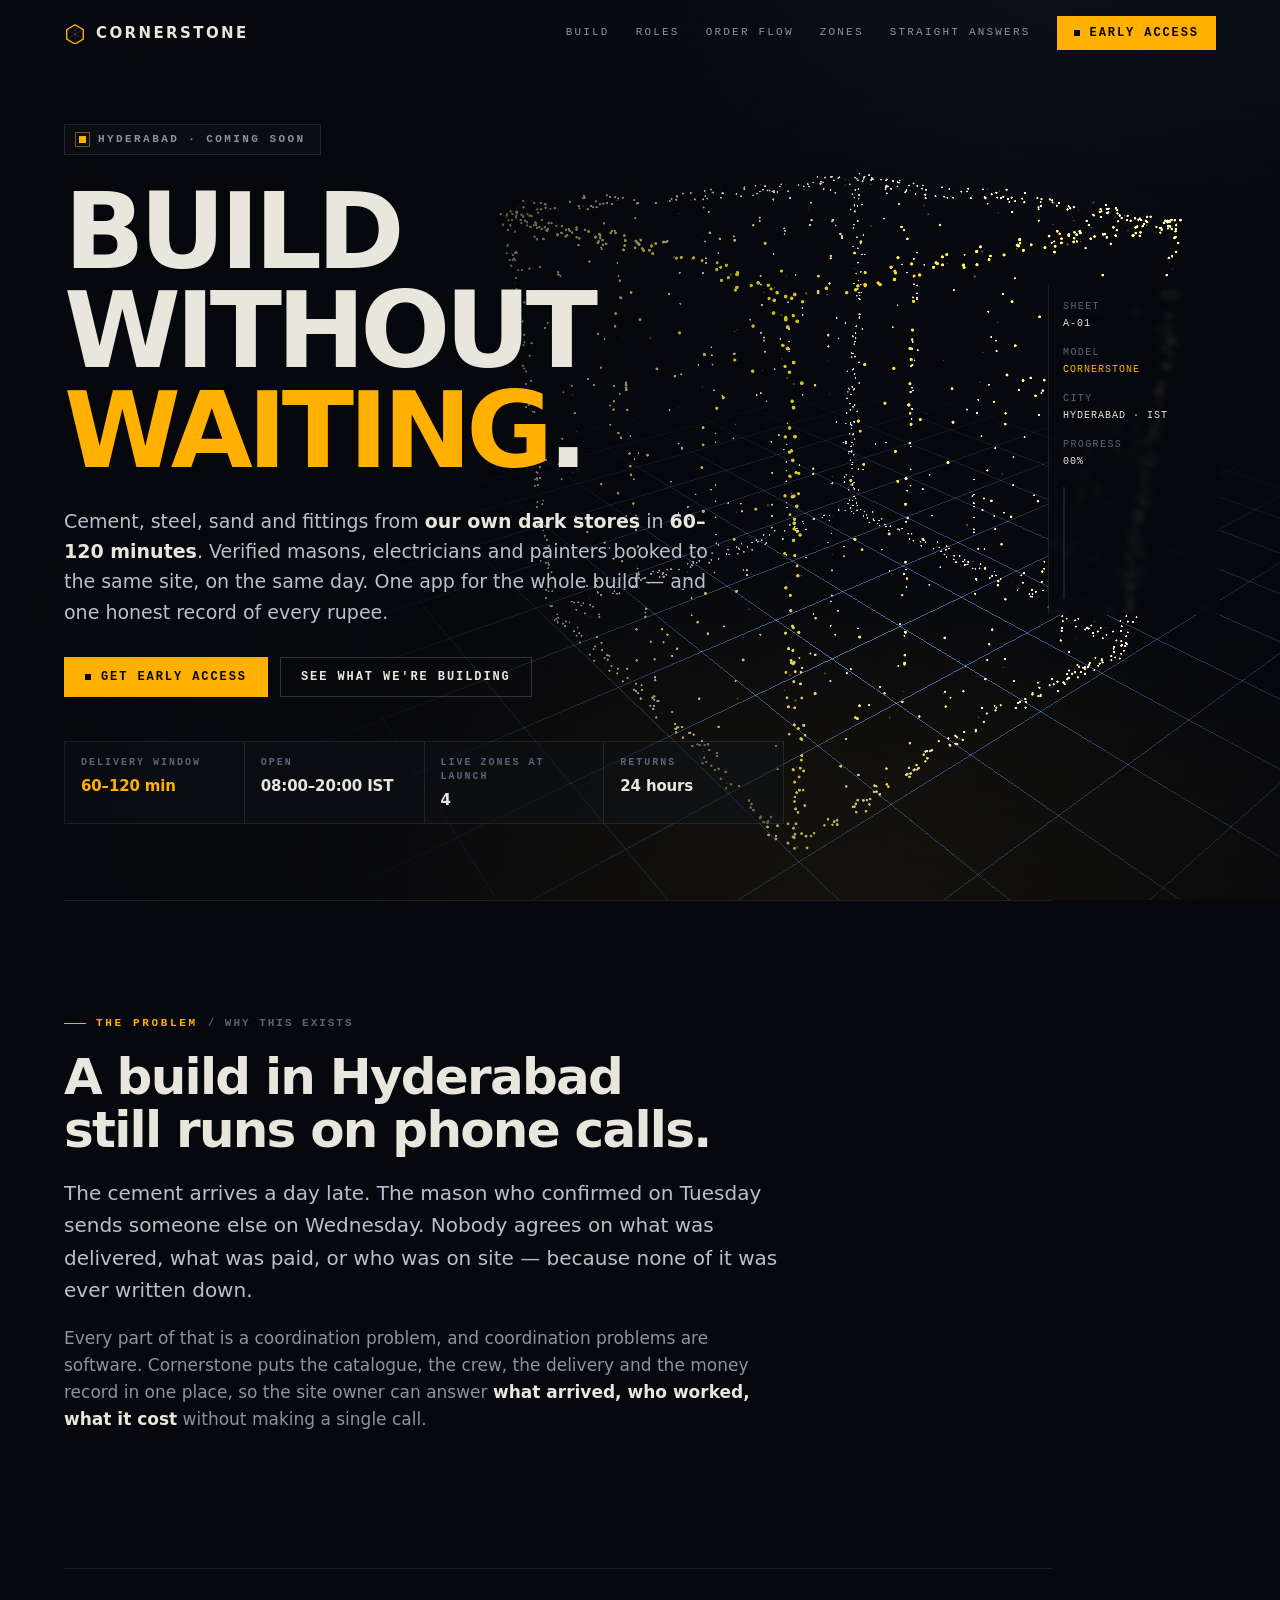
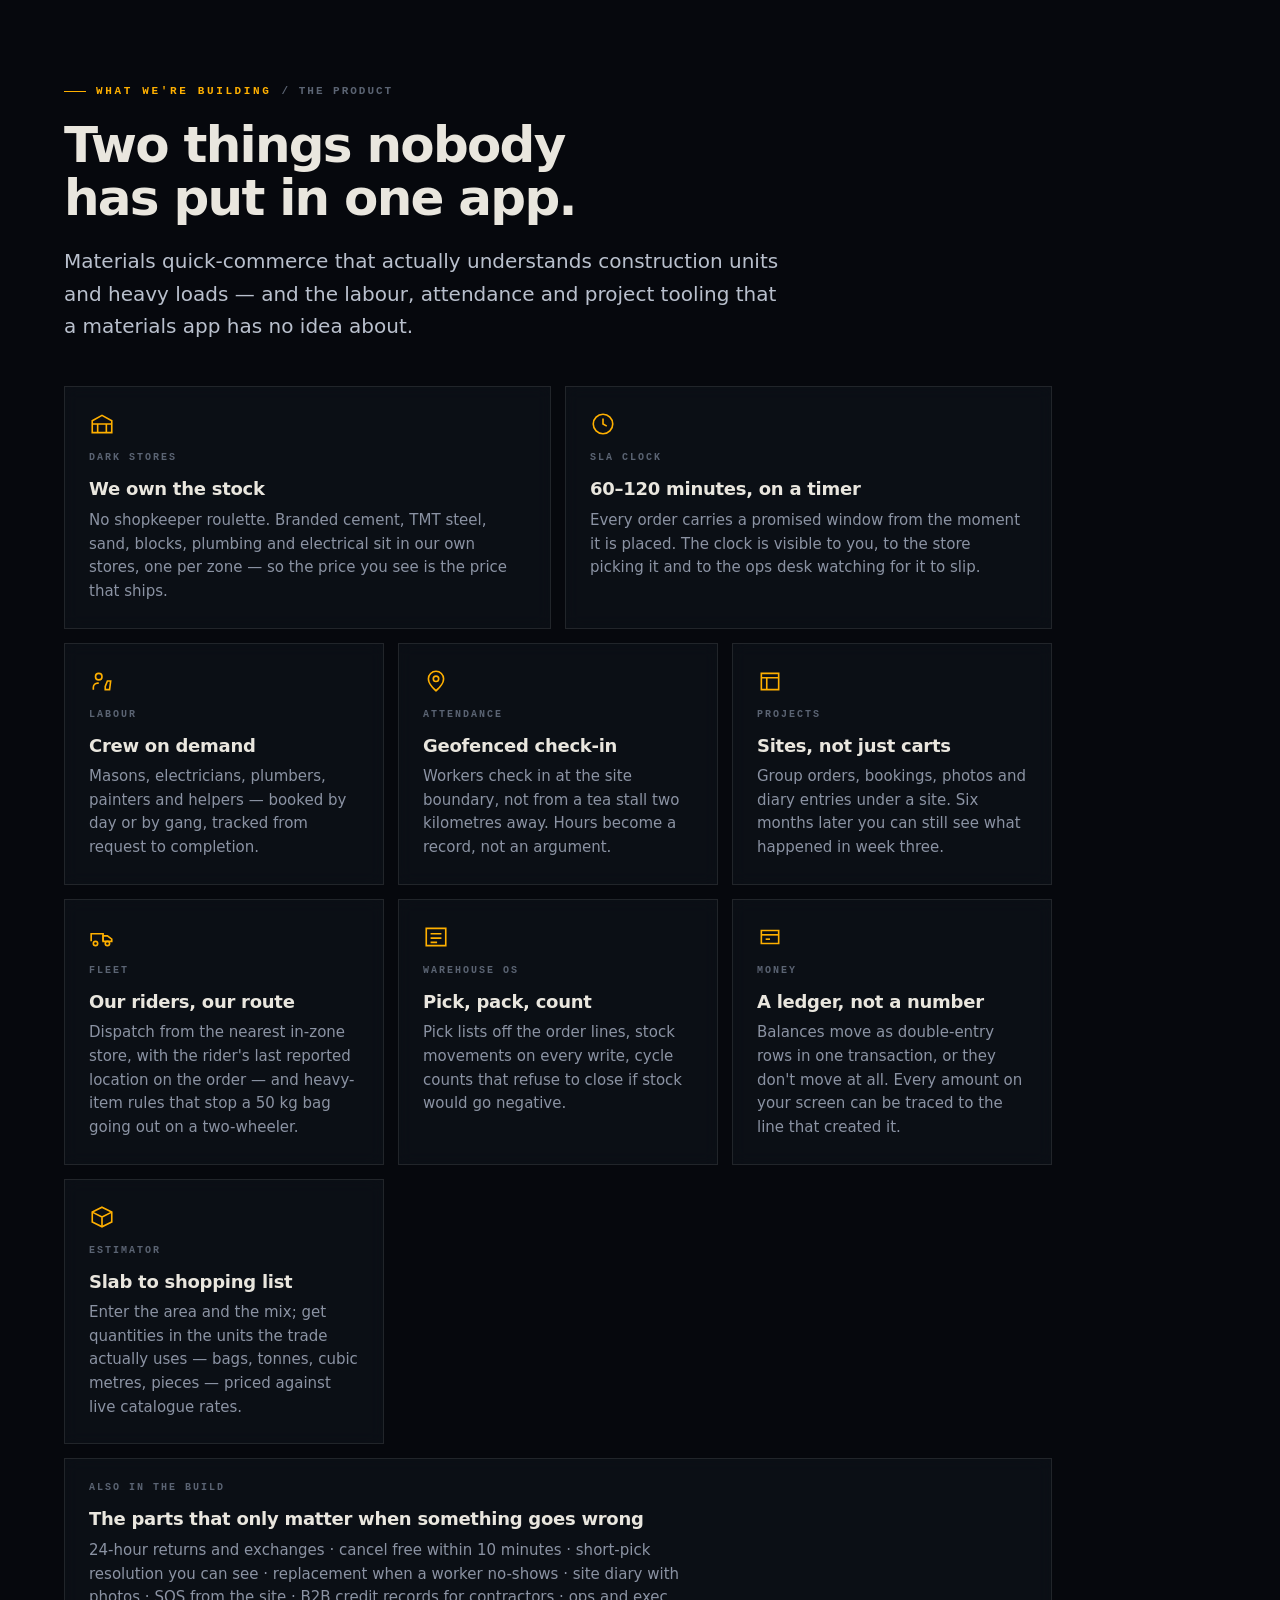
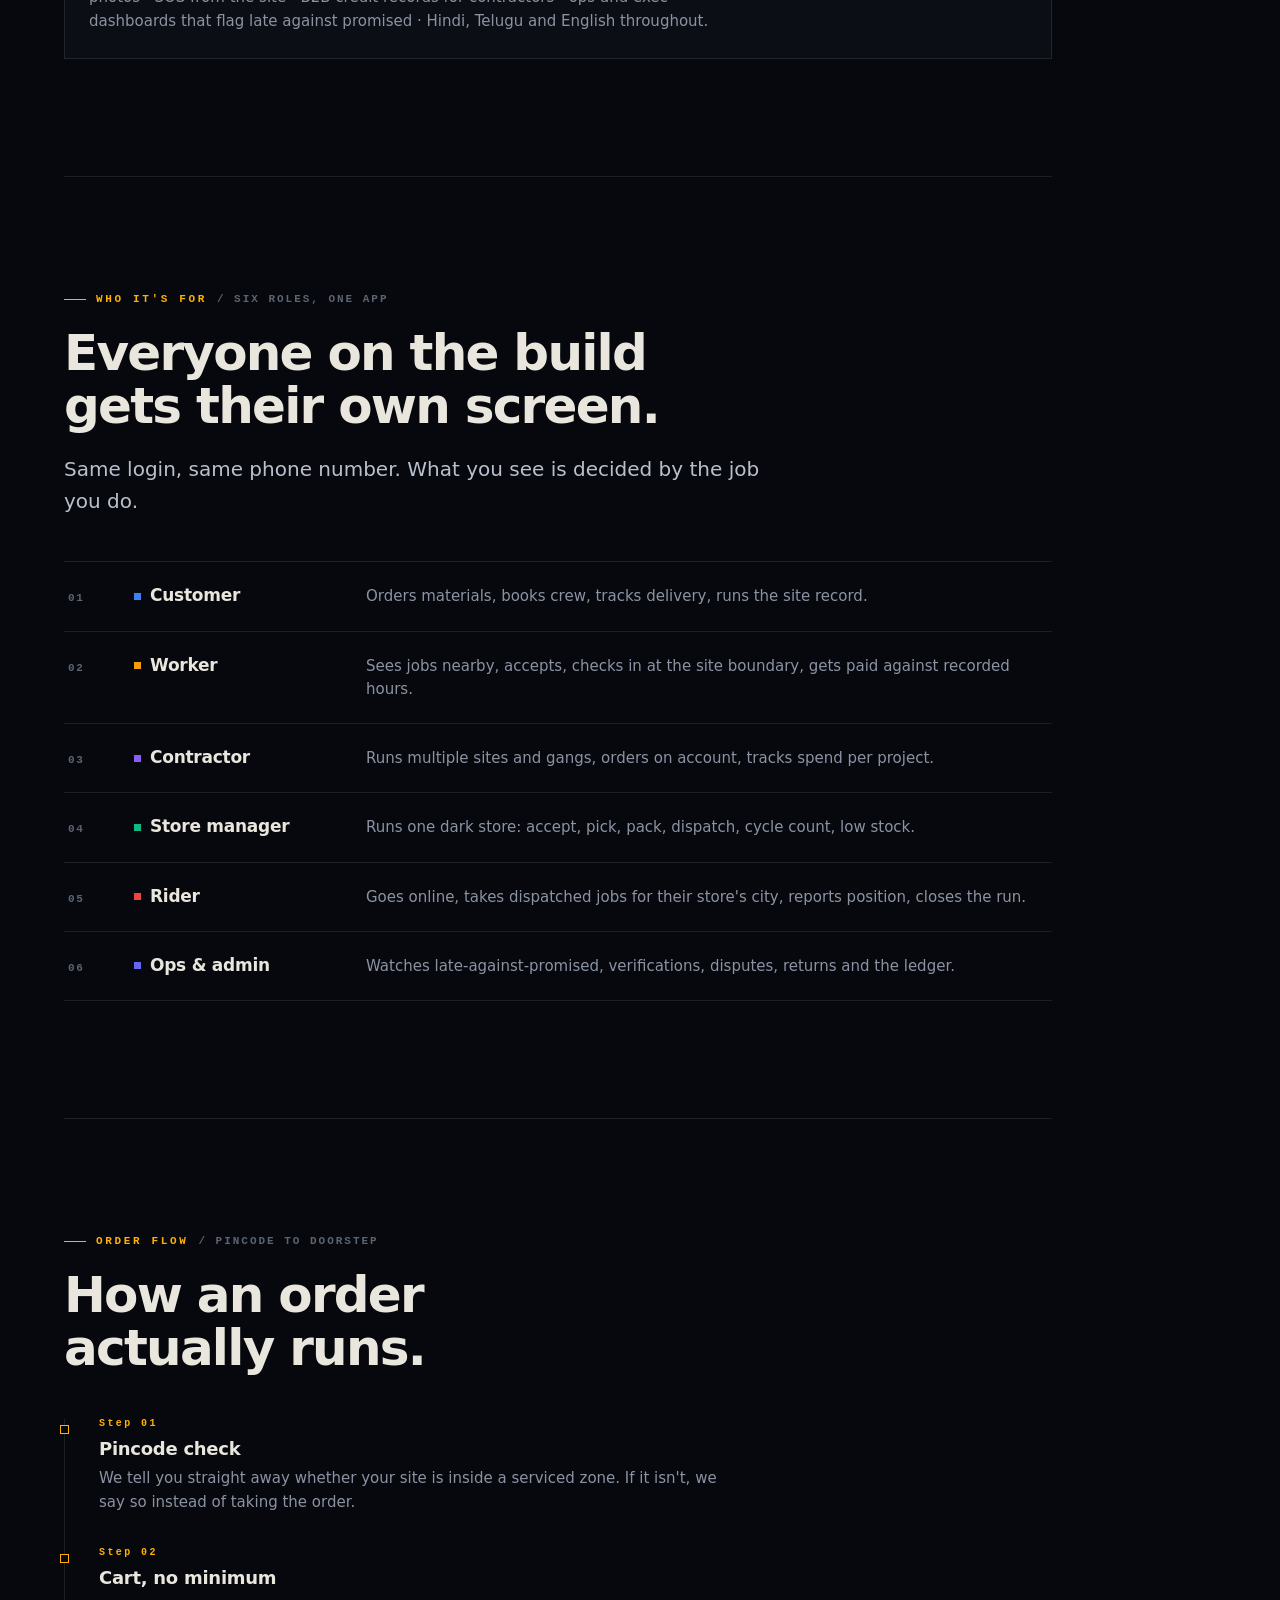
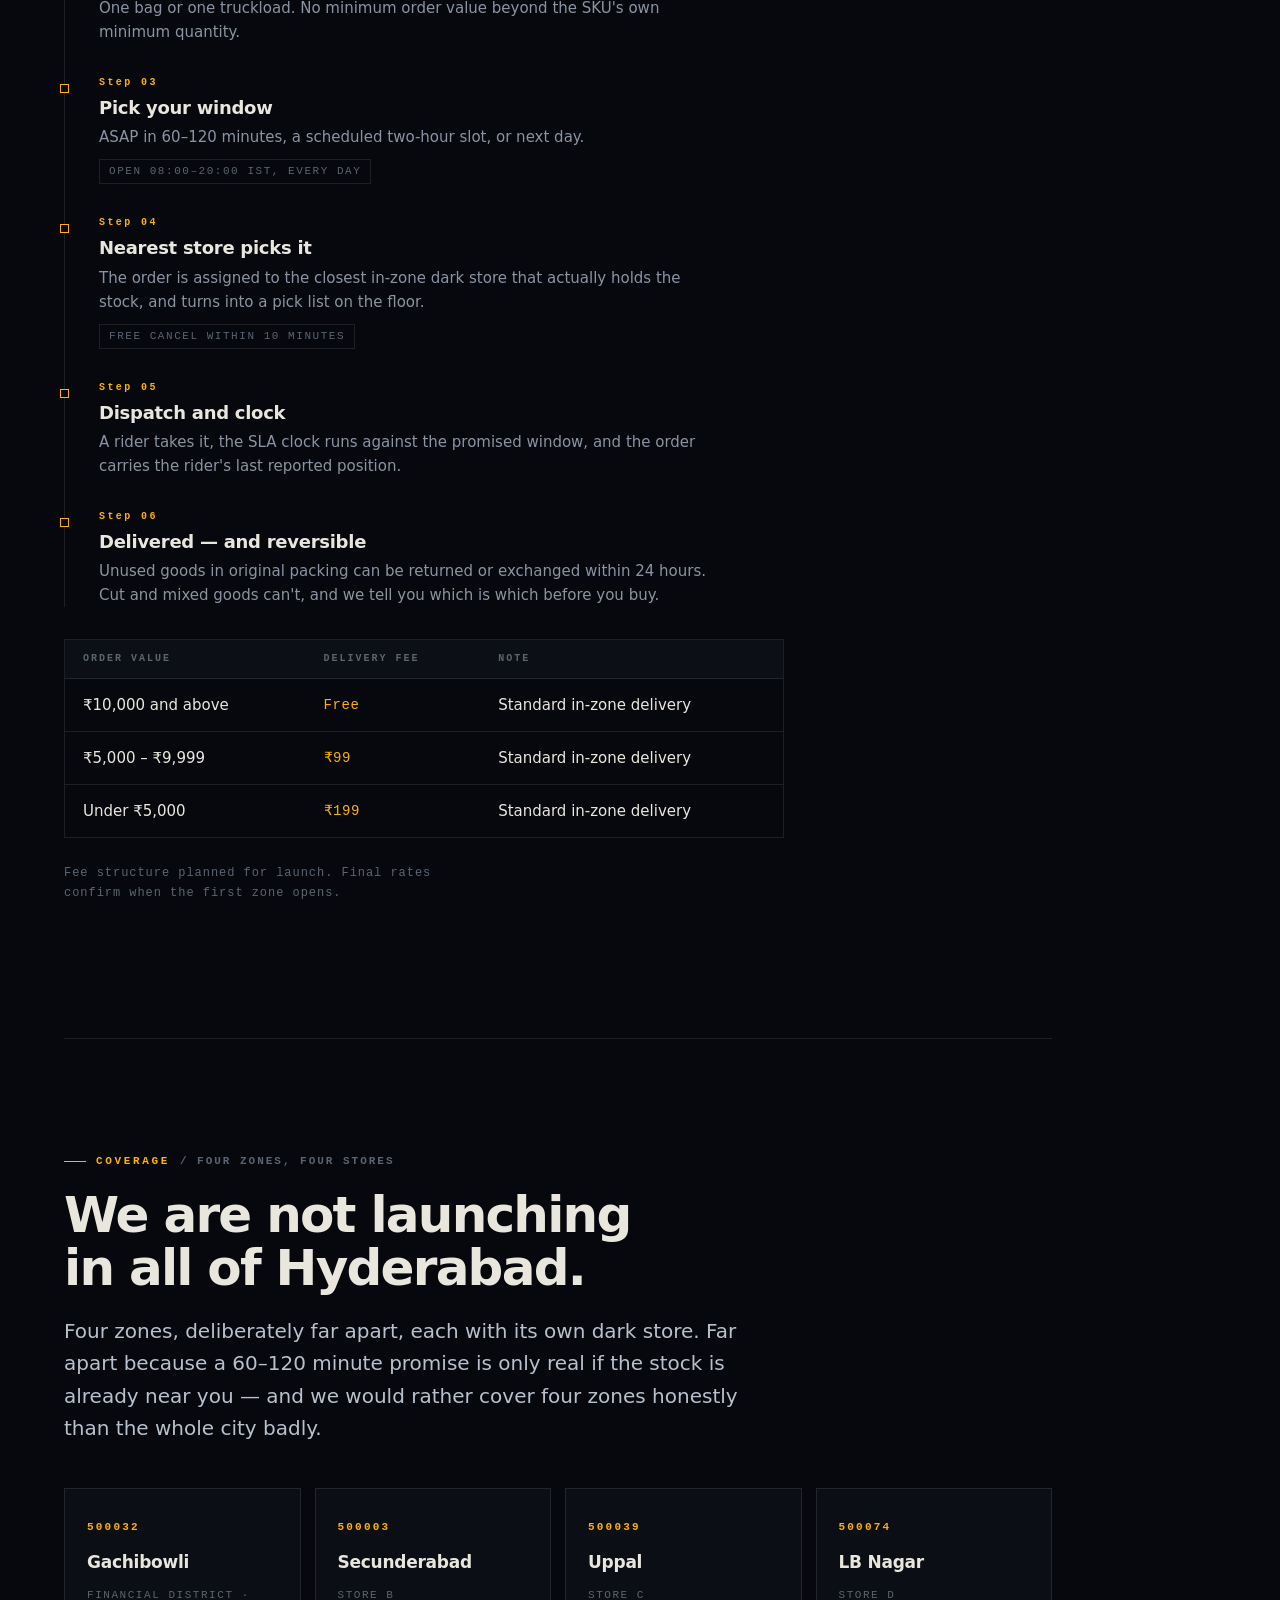
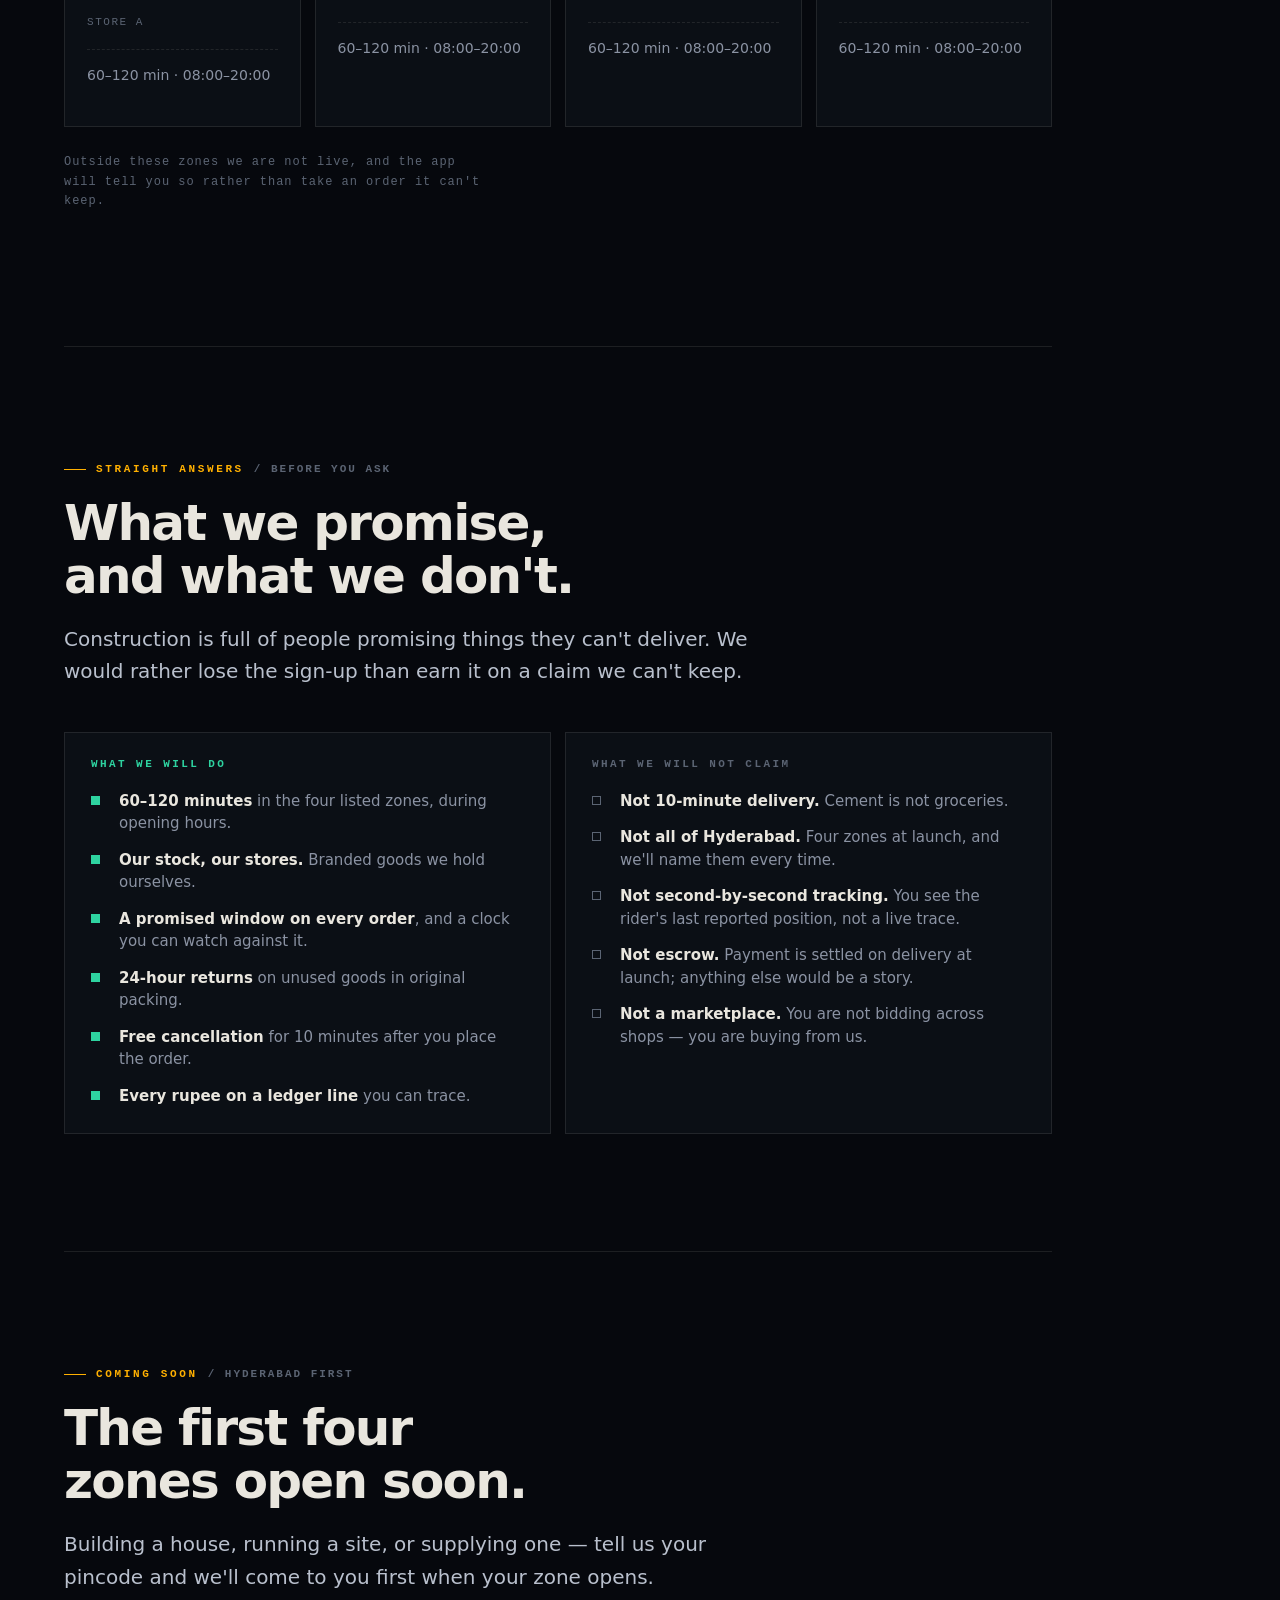
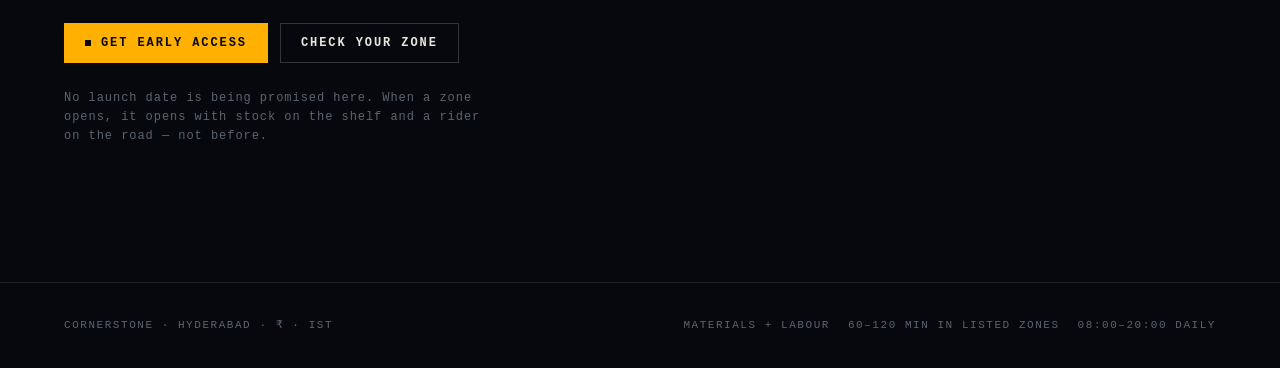
==== index.html @ 46782437 "first commit WebGL pre-launch site for Cornerstone: a single self-contained index.html with a raw We" ====
<!doctype html>
<html lang="en">
<head>
<meta charset="utf-8" />
<meta name="viewport" content="width=device-width, initial-scale=1, viewport-fit=cover" />
<title>Cornerstone Hyderabad</title>
<meta name="description" content="Construction materials from our own dark stores in 60–120 minutes, and verified labour to the same site. Launching across four Hyderabad zones." />
<meta name="theme-color" content="#06080D" />
<meta property="og:title" content="Cornerstone Hyderabad" />
<meta property="og:description" content="Materials in 60–120 minutes. Labour on the same site. Launching in Hyderabad." />
<meta property="og:type" content="website" />
<link rel="icon" href="data:image/svg+xml,%3Csvg xmlns='http://www.w3.org/2000/svg' viewBox='0 0 32 32'%3E%3Crect width='32' height='32' fill='%2306080D'/%3E%3Cpath d='M16 5 27 11.5v13L16 31 5 24.5v-13z' fill='none' stroke='%23FFB000' stroke-width='2'/%3E%3C/svg%3E" />
<style>
/* ─────────────────────────────────────────────────────────────
   CORNERSTONE — night site sheet
   A deliberately single-theme page: the whole design is a dark
   drawing sheet lit by a WebGL model. Every colour is painted
   explicitly so it holds on any host ground.
   ───────────────────────────────────────────────────────────── */
:root{
  --ground:#06080D;
  --slab:#10141C;
  --slab-2:#171C26;
  --chalk:#E9E6DE;
  --dust:#8B93A3;
  --dust-dim:#5B6473;
  --safety:#FFB000;
  --safety-deep:#B47100;
  --oxide:#C2410C;
  --blueprint:#3E5C86;
  --hair:rgba(233,230,222,.10);
  --hair-strong:rgba(233,230,222,.20);

  --ship:#2ED3A0;
  --wip:#FFB000;
  --none:#6B7280;

  --display:system-ui,-apple-system,"Segoe UI",Roboto,"Helvetica Neue",Arial,sans-serif;
  --mono:ui-monospace,"SF Mono",SFMono-Regular,Menlo,Consolas,"Liberation Mono",monospace;

  --pad:clamp(20px,5vw,72px);
  --col:min(720px,100%);
}

*,*::before,*::after{box-sizing:border-box;}
html{-webkit-text-size-adjust:100%;scroll-behavior:smooth;}
@media (prefers-reduced-motion:reduce){html{scroll-behavior:auto;}}

body{
  margin:0;
  background:var(--ground);
  color:var(--chalk);
  font-family:var(--display);
  font-size:17px;
  line-height:1.6;
  overflow-x:hidden;
  -webkit-font-smoothing:antialiased;
  -moz-osx-font-smoothing:grayscale;
}

::selection{background:rgba(255,176,0,.30);color:#fff;}

/* ── the model layer ───────────────────────────────────────── */
#world{
  position:fixed;inset:0;z-index:0;pointer-events:none;
  background:
    radial-gradient(120% 80% at 50% 108%, rgba(255,176,0,.13) 0%, transparent 58%),
    radial-gradient(90% 60% at 82% -8%, rgba(62,92,134,.16) 0%, transparent 60%),
    var(--ground);
}
#gl{width:100%;height:100%;display:block;}
/* readability scrim: the sheet stays dark under the text, clear where the model lives */
#vignette{
  position:fixed;inset:0;z-index:1;pointer-events:none;
  background:
    linear-gradient(96deg, rgba(6,8,13,.94) 0%, rgba(6,8,13,.86) 30%, rgba(6,8,13,.30) 56%, rgba(6,8,13,0) 74%),
    radial-gradient(115% 80% at 62% 45%, transparent 38%, rgba(6,8,13,.70) 100%);
}
@media (max-width:1000px){
  #vignette{
    background:
      linear-gradient(180deg, rgba(6,8,13,.86) 0%, rgba(6,8,13,.74) 45%, rgba(6,8,13,.86) 100%),
      radial-gradient(115% 80% at 50% 45%, transparent 45%, rgba(6,8,13,.60) 100%);
  }
}
/* scanline tooth — a drafting-film texture, very low contrast */
#grain{
  position:fixed;inset:0;z-index:1;pointer-events:none;opacity:.35;
  background-image:repeating-linear-gradient(to bottom,rgba(233,230,222,.028) 0 1px,transparent 1px 3px);
}

/* ── shell ─────────────────────────────────────────────────── */
.shell{position:relative;z-index:2;}
.sheet{
  padding-inline:var(--pad);
  max-width:1320px;
  margin-inline:auto;
}
/* reserve the right gutter for the HUD rail so nothing sits under it */
@media (min-width:1180px){ .sheet{padding-right:228px;} }
.col{width:var(--col);}

/* ── masthead ──────────────────────────────────────────────── */
header.mast{
  position:fixed;top:0;left:0;right:0;z-index:5;
  display:flex;align-items:center;justify-content:space-between;gap:16px;
  padding:16px var(--pad);
  border-bottom:1px solid transparent;
  transition:background .35s ease,border-color .35s ease,backdrop-filter .35s ease;
}
header.mast[data-stuck="1"]{
  background:rgba(6,8,13,.78);
  backdrop-filter:blur(14px) saturate(120%);
  -webkit-backdrop-filter:blur(14px) saturate(120%);
  border-bottom-color:var(--hair);
}
.wordmark{display:flex;align-items:center;gap:10px;text-decoration:none;color:var(--chalk);}
.wordmark svg{display:block;width:22px;height:22px;flex:none;}
.wordmark b{
  font:700 15px/1 var(--display);
  letter-spacing:.16em;text-transform:uppercase;
}
.mast nav{display:flex;align-items:center;gap:26px;}
/* :not(.pill) keeps this from overriding the button's own colour — it outranks .pill */
.mast nav a:not(.pill){
  font:500 11px/1 var(--mono);
  letter-spacing:.2em;text-transform:uppercase;
  color:var(--dust);text-decoration:none;
  padding:6px 0;border-bottom:1px solid transparent;
  transition:color .2s ease,border-color .2s ease;
}
.mast nav a:not(.pill):hover{color:var(--chalk);border-bottom-color:var(--safety);}
@media (max-width:860px){.mast nav a:not(.pill){display:none;}}

/* ── buttons ───────────────────────────────────────────────── */
.pill{
  --pill-fg:var(--ground);
  display:inline-flex;align-items:center;gap:10px;
  padding:13px 20px;
  font:600 12px/1 var(--mono);letter-spacing:.16em;text-transform:uppercase;
  color:var(--pill-fg);background:var(--safety);
  text-decoration:none;border:1px solid var(--safety);
  transition:transform .18s ease,box-shadow .25s ease,background .2s ease;
  box-shadow:0 0 0 rgba(255,176,0,0);
}
.pill:hover{transform:translateY(-2px);box-shadow:0 10px 34px -12px rgba(255,176,0,.75);background:#FFC33D;}
.pill.ghost{
  color:var(--chalk);background:transparent;border-color:var(--hair-strong);
  box-shadow:none;
}
.pill.ghost:hover{border-color:var(--safety);color:var(--safety);background:rgba(255,176,0,.06);}
.pill .tick{width:6px;height:6px;background:currentColor;flex:none;}
header .pill{padding:10px 16px;}

:where(a,button,input,summary):focus-visible{
  outline:2px solid var(--safety);outline-offset:3px;border-radius:1px;
}

/* ── HUD rail — reads real scroll state ────────────────────── */
#hud{
  position:fixed;z-index:4;right:calc(var(--pad) - 4px);top:50%;transform:translateY(-50%);
  width:172px;display:none;
  font:500 10px/1.5 var(--mono);letter-spacing:.14em;text-transform:uppercase;
  color:var(--dust-dim);
  border-left:1px solid var(--hair);padding:14px 10px 16px 14px;
  background:linear-gradient(90deg, rgba(6,8,13,.88), rgba(6,8,13,.55));
  backdrop-filter:blur(3px);-webkit-backdrop-filter:blur(3px);
}
@media (min-width:1180px){#hud{display:block;}}
#hud dl{margin:0;display:grid;grid-template-columns:1fr;gap:14px;}
#hud dt{color:var(--dust-dim);}
#hud dd{margin:2px 0 0;color:var(--chalk);font-variant-numeric:tabular-nums;letter-spacing:.1em;}
#hud dd.hot{color:var(--safety);}
#hud .bar{margin-top:18px;height:112px;width:2px;background:var(--hair);position:relative;}
#hud .bar i{position:absolute;left:0;top:0;width:2px;background:var(--safety);height:0;transition:height .18s linear;}

/* ── section furniture ─────────────────────────────────────── */
section{position:relative;padding-block:clamp(88px,13vh,150px);scroll-margin-top:76px;}
section + section{border-top:1px solid var(--hair);}
.eyebrow{
  display:flex;align-items:center;gap:10px;
  font:600 11px/1 var(--mono);letter-spacing:.24em;text-transform:uppercase;
  color:var(--safety);margin:0 0 22px;
}
.eyebrow::before{content:"";width:22px;height:1px;background:var(--safety);flex:none;}
.eyebrow span.dim{color:var(--dust-dim);letter-spacing:.18em;}

h2{
  font:800 clamp(30px,4.6vw,50px)/1.06 var(--display);
  letter-spacing:-.035em;margin:0 0 20px;text-wrap:balance;
}
h3{font:700 18px/1.3 var(--display);letter-spacing:-.015em;margin:0 0 8px;}
p{margin:0 0 18px;color:var(--dust);max-width:66ch;}
p strong{color:var(--chalk);font-weight:600;}
p.lead{font-size:clamp(17px,2vw,20px);color:#B9C0CD;line-height:1.62;}

/* ── hero ──────────────────────────────────────────────────── */
#top{
  min-height:100svh;display:flex;flex-direction:column;justify-content:center;
  padding-top:104px;padding-bottom:56px;
}
.status-line{
  display:inline-flex;align-items:center;gap:12px;
  font:600 11px/1 var(--mono);letter-spacing:.22em;text-transform:uppercase;
  color:var(--dust);border:1px solid var(--hair);padding:9px 14px;margin-bottom:28px;
  background:rgba(16,20,28,.55);backdrop-filter:blur(6px);-webkit-backdrop-filter:blur(6px);
}
.beacon{width:7px;height:7px;background:var(--safety);flex:none;position:relative;}
.beacon::after{
  content:"";position:absolute;inset:-4px;border:1px solid var(--safety);opacity:.45;
  animation:ping 2.4s ease-out infinite;
}
@keyframes ping{0%{transform:scale(.6);opacity:.7}70%,100%{transform:scale(1.5);opacity:0}}

h1{
  font:800 clamp(44px,9.4vw,106px)/.92 var(--display);
  letter-spacing:-.05em;text-transform:uppercase;
  margin:0 0 24px;max-width:12ch;
}
h1 .ln{display:block;overflow:hidden;padding-bottom:.02em;}
h1 .ln > span{display:block;transform:translateY(102%);animation:raise .95s cubic-bezier(.16,.84,.24,1) forwards;}
h1 .ln:nth-child(1) > span{animation-delay:.10s;}
h1 .ln:nth-child(2) > span{animation-delay:.20s;}
h1 .ln:nth-child(3) > span{animation-delay:.30s;}
@keyframes raise{to{transform:none;}}
h1 em{font-style:normal;color:var(--safety);}
@media (prefers-reduced-motion:reduce){
  h1 .ln > span{transform:none;animation:none;}
}
.hero-sub{max-width:56ch;font-size:clamp(16px,2vw,19px);color:#B9C0CD;}
.hero-cta{display:flex;flex-wrap:wrap;gap:12px;margin-top:30px;}

.ticker{
  margin-top:44px;display:flex;flex-wrap:wrap;gap:0;
  border-top:1px solid var(--hair);border-left:1px solid var(--hair);
  max-width:900px;
}
.ticker div{
  flex:1 1 150px;padding:14px 16px;
  border-right:1px solid var(--hair);border-bottom:1px solid var(--hair);
  background:rgba(16,20,28,.42);
}
.ticker .k{
  display:block;
  font:600 10px/1.4 var(--mono);letter-spacing:.2em;text-transform:uppercase;color:var(--dust-dim);
}
.ticker .v{
  display:block;
  margin-top:7px;font:700 15px/1.2 var(--display);letter-spacing:-.01em;color:var(--chalk);
  font-variant-numeric:tabular-nums;
}
.ticker .v.hot{color:var(--safety);}

/* ── card primitives (sharp, ticked corners — a drawing, not a UI kit) ── */
.card{
  position:relative;background:rgba(16,20,28,.62);
  border:1px solid var(--hair);padding:24px;
  backdrop-filter:blur(8px);-webkit-backdrop-filter:blur(8px);
  transition:border-color .25s ease,transform .25s ease,background .25s ease;
}
.card::before,.card::after{
  content:"";position:absolute;width:9px;height:9px;pointer-events:none;
  border-color:var(--safety);opacity:0;transition:opacity .25s ease;
}
.card::before{top:-1px;left:-1px;border-top:1px solid;border-left:1px solid;}
.card::after{bottom:-1px;right:-1px;border-bottom:1px solid;border-right:1px solid;}
.card:hover{border-color:var(--hair-strong);transform:translateY(-3px);background:rgba(23,28,38,.72);}
.card:hover::before,.card:hover::after{opacity:1;}
.card .tag{
  font:600 10px/1 var(--mono);letter-spacing:.2em;text-transform:uppercase;
  color:var(--dust-dim);display:block;margin-bottom:14px;
}
.card p{margin:0;font-size:15px;line-height:1.58;}

/* ── build grid (bento) ────────────────────────────────────── */
.bento{
  display:grid;grid-template-columns:repeat(6,1fr);gap:14px;margin-top:44px;
}
.bento .card{grid-column:span 2;}
.bento .card.wide{grid-column:span 3;}
.bento .card.full{grid-column:span 6;}
@media (max-width:1000px){
  .bento{grid-template-columns:repeat(4,1fr);}
  .bento .card,.bento .card.wide{grid-column:span 2;}
  .bento .card.full{grid-column:span 4;}
}
@media (max-width:640px){
  .bento{grid-template-columns:1fr;}
  .bento .card,.bento .card.wide,.bento .card.full{grid-column:span 1;}
}
.card .ico{width:26px;height:26px;display:block;margin-bottom:16px;color:var(--safety);}
.card .ico svg{width:100%;height:100%;display:block;}

/* ── roles ─────────────────────────────────────────────────── */
.roles{margin-top:44px;border-top:1px solid var(--hair);}
.role{
  display:grid;grid-template-columns:44px 210px 1fr;gap:22px;align-items:baseline;
  padding:22px 4px;border-bottom:1px solid var(--hair);
  transition:background .25s ease,padding-left .25s ease;
}
.role:hover{background:rgba(16,20,28,.6);padding-left:14px;}
.role .n{font:600 11px/1.4 var(--mono);color:var(--dust-dim);letter-spacing:.14em;}
.role .who{font:700 17px/1.3 var(--display);letter-spacing:-.015em;color:var(--chalk);}
.role .who i{
  display:inline-block;width:7px;height:7px;margin-right:9px;font-style:normal;
  vertical-align:middle;background:var(--role,var(--safety));
}
.role .what{font-size:15px;color:var(--dust);line-height:1.55;}
@media (max-width:760px){
  .role{grid-template-columns:1fr;gap:6px;}
  .role .n{letter-spacing:.2em;}
}

/* ── flow (a real sequence — numbers earn their place) ─────── */
.flow{margin-top:44px;display:grid;gap:0;border-left:1px solid var(--hair);}
.step{
  position:relative;padding:0 0 34px 34px;
}
.step:last-child{padding-bottom:0;}
.step::before{
  content:"";position:absolute;left:-5px;top:6px;width:9px;height:9px;
  background:var(--ground);border:1px solid var(--safety);
}
.step .no{
  font:600 10px/1 var(--mono);letter-spacing:.24em;color:var(--safety);
  display:block;margin-bottom:8px;
}
.step h3{margin-bottom:6px;}
.step p{font-size:15px;margin:0;}
.step .meta{
  display:inline-block;margin-top:10px;font:500 11px/1 var(--mono);
  letter-spacing:.14em;text-transform:uppercase;color:var(--dust-dim);
  border:1px solid var(--hair);padding:6px 9px;
}

/* ── zones ─────────────────────────────────────────────────── */
.zones{display:grid;grid-template-columns:repeat(4,1fr);gap:14px;margin-top:44px;}
@media (max-width:900px){.zones{grid-template-columns:repeat(2,1fr);}}
@media (max-width:520px){.zones{grid-template-columns:1fr;}}
.zone{position:relative;padding:22px;border:1px solid var(--hair);background:rgba(16,20,28,.6);}
.zone .pin{
  font:600 11px/1 var(--mono);letter-spacing:.2em;color:var(--safety);
  font-variant-numeric:tabular-nums;
}
.zone h3{margin:12px 0 6px;font-size:17px;}
.zone .store{font:500 11px/1.5 var(--mono);letter-spacing:.14em;text-transform:uppercase;color:var(--dust-dim);}
.zone .sla{margin-top:16px;padding-top:14px;border-top:1px dashed var(--hair);font-size:14px;color:var(--dust);}

/* ── fee table ─────────────────────────────────────────────── */
.tablewrap{overflow-x:auto;margin-top:32px;border:1px solid var(--hair);}
table{border-collapse:collapse;width:100%;min-width:460px;font-variant-numeric:tabular-nums;}
th,td{text-align:left;padding:14px 18px;border-bottom:1px solid var(--hair);}
th{
  font:600 10px/1 var(--mono);letter-spacing:.2em;text-transform:uppercase;color:var(--dust-dim);
  background:rgba(16,20,28,.7);
}
td{font-size:15px;color:var(--chalk);}
td.amt{font-family:var(--mono);letter-spacing:.04em;color:var(--safety);font-size:14px;}
tr:last-child td{border-bottom:0;}

/* ── honesty board ─────────────────────────────────────────── */
.board{display:grid;grid-template-columns:1fr 1fr;gap:14px;margin-top:44px;}
@media (max-width:820px){.board{grid-template-columns:1fr;}}
.panel{border:1px solid var(--hair);background:rgba(16,20,28,.62);padding:26px;}
.panel > h3{
  font:600 11px/1 var(--mono);letter-spacing:.22em;text-transform:uppercase;
  margin:0 0 20px;display:flex;align-items:center;gap:10px;
}
.panel.yes > h3{color:var(--ship);}
.panel.no > h3{color:var(--dust-dim);}
.panel ul{list-style:none;margin:0;padding:0;display:grid;gap:14px;}
.panel li{
  display:grid;grid-template-columns:16px 1fr;gap:12px;align-items:start;
  font-size:15px;line-height:1.5;color:var(--dust);
}
.panel li b{color:var(--chalk);font-weight:600;}
.panel li .mk{margin-top:6px;width:9px;height:9px;flex:none;}
.panel.yes li .mk{background:var(--ship);}
.panel.no li .mk{background:transparent;border:1px solid var(--dust-dim);}

/* ── closing ───────────────────────────────────────────────── */
#cta{text-align:left;}
#cta h2{max-width:16ch;}
.note{
  font:500 12px/1.6 var(--mono);letter-spacing:.08em;color:var(--dust-dim);
  max-width:60ch;margin-top:26px;
}
footer{
  position:relative;z-index:2;border-top:1px solid var(--hair);
  padding:34px var(--pad);max-width:1320px;margin-inline:auto;
  display:flex;flex-wrap:wrap;gap:16px;justify-content:space-between;align-items:center;
  font:500 11px/1.6 var(--mono);letter-spacing:.14em;text-transform:uppercase;color:var(--dust-dim);
}
footer .rule{display:flex;gap:18px;flex-wrap:wrap;}

/* ── reveal ────────────────────────────────────────────────── */
.rv{opacity:0;transform:translateY(22px);transition:opacity .8s cubic-bezier(.2,.7,.2,1),transform .8s cubic-bezier(.2,.7,.2,1);}
.rv.in{opacity:1;transform:none;}
@media (prefers-reduced-motion:reduce){
  .rv{opacity:1;transform:none;transition:none;}
  .beacon::after{animation:none;}
  .pill:hover,.card:hover,.role:hover{transform:none;}
}

/* no-webgl fallback keeps the sheet lit */
body[data-gl="off"] #world{
  background:
    radial-gradient(120% 80% at 50% 108%, rgba(255,176,0,.16) 0%, transparent 55%),
    radial-gradient(90% 70% at 78% -6%, rgba(62,92,134,.20) 0%, transparent 60%),
    linear-gradient(180deg,#080B12 0%,#06080D 100%);
}
body[data-gl="off"] #world::after{
  content:"";position:absolute;inset:0;opacity:.5;
  background-image:
    linear-gradient(rgba(62,92,134,.16) 1px,transparent 1px),
    linear-gradient(90deg,rgba(62,92,134,.16) 1px,transparent 1px);
  background-size:64px 64px;
  mask-image:radial-gradient(70% 55% at 50% 78%,#000 0%,transparent 78%);
  -webkit-mask-image:radial-gradient(70% 55% at 50% 78%,#000 0%,transparent 78%);
}
</style>
</head>
<body>

<div id="world"><canvas id="gl" aria-hidden="true"></canvas></div>
<div id="grain" aria-hidden="true"></div>
<div id="vignette" aria-hidden="true"></div>

<header class="mast" id="mast">
  <a class="wordmark" href="#top">
    <svg viewBox="0 0 32 32" aria-hidden="true"><path d="M16 4 28 11v14L16 32 4 25V11z" fill="none" stroke="#FFB000" stroke-width="2"/><path d="M16 4v28M4 11l24 14M28 11 4 25" stroke="rgba(233,230,222,.22)" stroke-width="1"/></svg>
    <b>Cornerstone</b>
  </a>
  <nav>
    <a href="#build">Build</a>
    <a href="#roles">Roles</a>
    <a href="#flow">Order flow</a>
    <a href="#zones">Zones</a>
    <a href="#honest">Straight answers</a>
    <a class="pill" href="#cta"><span class="tick"></span>Early access</a>
  </nav>
</header>

<aside id="hud" aria-hidden="true">
  <dl>
    <div><dt>Sheet</dt><dd id="hud-sheet">A-01</dd></div>
    <div><dt>Model</dt><dd class="hot" id="hud-model">Cornerstone</dd></div>
    <div><dt>City</dt><dd>Hyderabad · IST</dd></div>
    <div><dt>Progress</dt><dd id="hud-pct">00%</dd></div>
  </dl>
  <div class="bar"><i id="hud-bar"></i></div>
</aside>

<div class="shell">
<main class="sheet">

  <!-- ── HERO ─────────────────────────────────────────────── -->
  <section id="top" data-shape="0" data-sheet="A-01" data-model="Cornerstone">
    <div class="col">
      <div class="status-line rv"><span class="beacon"></span>Hyderabad · Coming soon</div>
      <h1>
        <span class="ln"><span>Build</span></span>
        <span class="ln"><span>without</span></span>
        <span class="ln"><span><em>waiting</em>.</span></span>
      </h1>
      <p class="hero-sub rv">
        Cement, steel, sand and fittings from <strong>our own dark stores</strong> in
        <strong>60&ndash;120 minutes</strong>. Verified masons, electricians and painters booked to the
        same site, on the same day. One app for the whole build — and one honest record of every rupee.
      </p>
      <div class="hero-cta rv">
        <a class="pill" href="#cta"><span class="tick"></span>Get early access</a>
        <a class="pill ghost" href="#build">See what we're building</a>
      </div>

      <div class="ticker rv">
        <div><span class="k">Delivery window</span><span class="v hot">60–120 min</span></div>
        <div><span class="k">Open</span><span class="v">08:00–20:00 IST</span></div>
        <div><span class="k">Live zones at launch</span><span class="v">4</span></div>
        <div><span class="k">Returns</span><span class="v">24 hours</span></div>
      </div>
    </div>
  </section>

  <!-- ── PROBLEM ──────────────────────────────────────────── -->
  <section id="problem" data-shape="1" data-sheet="A-02" data-model="Structure">
    <div class="col">
      <p class="eyebrow">The problem <span class="dim">/ why this exists</span></p>
      <h2>A build in Hyderabad still runs on phone calls.</h2>
      <p class="lead">
        The cement arrives a day late. The mason who confirmed on Tuesday sends someone else on
        Wednesday. Nobody agrees on what was delivered, what was paid, or who was on site — because
        none of it was ever written down.
      </p>
      <p>
        Every part of that is a coordination problem, and coordination problems are software.
        Cornerstone puts the catalogue, the crew, the delivery and the money record in one place,
        so the site owner can answer <strong>what arrived, who worked, what it cost</strong> without
        making a single call.
      </p>
    </div>
  </section>

  <!-- ── BUILD ────────────────────────────────────────────── -->
  <section id="build" data-shape="2" data-sheet="A-03" data-model="Dark store">
    <div class="col">
      <p class="eyebrow">What we're building <span class="dim">/ the product</span></p>
      <h2>Two things nobody has put in one app.</h2>
      <p class="lead">
        Materials quick-commerce that actually understands construction units and heavy loads —
        and the labour, attendance and project tooling that a materials app has no idea about.
      </p>
    </div>

    <div class="bento">
      <article class="card wide">
        <span class="ico" aria-hidden="true"><svg viewBox="0 0 24 24" fill="none" stroke="currentColor" stroke-width="1.5"><path d="M3 9l9-5 9 5v11H3z"/><path d="M3 12h18M8 12v8M16 12v8"/></svg></span>
        <span class="tag">Dark stores</span>
        <h3>We own the stock</h3>
        <p>No shopkeeper roulette. Branded cement, TMT steel, sand, blocks, plumbing and electrical sit in our own stores, one per zone — so the price you see is the price that ships.</p>
      </article>

      <article class="card wide">
        <span class="ico" aria-hidden="true"><svg viewBox="0 0 24 24" fill="none" stroke="currentColor" stroke-width="1.5"><circle cx="12" cy="12" r="9"/><path d="M12 7v5l3.5 2"/></svg></span>
        <span class="tag">SLA clock</span>
        <h3>60–120 minutes, on a timer</h3>
        <p>Every order carries a promised window from the moment it is placed. The clock is visible to you, to the store picking it and to the ops desk watching for it to slip.</p>
      </article>

      <article class="card">
        <span class="ico" aria-hidden="true"><svg viewBox="0 0 24 24" fill="none" stroke="currentColor" stroke-width="1.5"><path d="M4 20v-2a4 4 0 014-4h1"/><circle cx="9" cy="8" r="3"/><path d="M15 20v-3l2-5h3l-1 8z"/></svg></span>
        <span class="tag">Labour</span>
        <h3>Crew on demand</h3>
        <p>Masons, electricians, plumbers, painters and helpers — booked by day or by gang, tracked from request to completion.</p>
      </article>

      <article class="card">
        <span class="ico" aria-hidden="true"><svg viewBox="0 0 24 24" fill="none" stroke="currentColor" stroke-width="1.5"><path d="M12 21s7-5.6 7-11a7 7 0 10-14 0c0 5.4 7 11 7 11z"/><circle cx="12" cy="10" r="2.5"/></svg></span>
        <span class="tag">Attendance</span>
        <h3>Geofenced check-in</h3>
        <p>Workers check in at the site boundary, not from a tea stall two kilometres away. Hours become a record, not an argument.</p>
      </article>

      <article class="card">
        <span class="ico" aria-hidden="true"><svg viewBox="0 0 24 24" fill="none" stroke="currentColor" stroke-width="1.5"><path d="M4 5h16v15H4z"/><path d="M4 9h16M9 9v11"/></svg></span>
        <span class="tag">Projects</span>
        <h3>Sites, not just carts</h3>
        <p>Group orders, bookings, photos and diary entries under a site. Six months later you can still see what happened in week three.</p>
      </article>

      <article class="card">
        <span class="ico" aria-hidden="true"><svg viewBox="0 0 24 24" fill="none" stroke="currentColor" stroke-width="1.5"><path d="M2 16V9h11v7"/><path d="M13 11h4l4 3v2h-8z"/><circle cx="6" cy="18" r="2"/><circle cx="17" cy="18" r="2"/></svg></span>
        <span class="tag">Fleet</span>
        <h3>Our riders, our route</h3>
        <p>Dispatch from the nearest in-zone store, with the rider's last reported location on the order — and heavy-item rules that stop a 50 kg bag going out on a two-wheeler.</p>
      </article>

      <article class="card">
        <span class="ico" aria-hidden="true"><svg viewBox="0 0 24 24" fill="none" stroke="currentColor" stroke-width="1.5"><path d="M3 4h18v16H3z"/><path d="M7 9h10M7 13h10M7 17h6"/></svg></span>
        <span class="tag">Warehouse OS</span>
        <h3>Pick, pack, count</h3>
        <p>Pick lists off the order lines, stock movements on every write, cycle counts that refuse to close if stock would go negative.</p>
      </article>

      <article class="card">
        <span class="ico" aria-hidden="true"><svg viewBox="0 0 24 24" fill="none" stroke="currentColor" stroke-width="1.5"><path d="M4 6h16v12H4z"/><path d="M4 10h16"/><path d="M8 14h4"/></svg></span>
        <span class="tag">Money</span>
        <h3>A ledger, not a number</h3>
        <p>Balances move as double-entry rows in one transaction, or they don't move at all. Every amount on your screen can be traced to the line that created it.</p>
      </article>

      <article class="card">
        <span class="ico" aria-hidden="true"><svg viewBox="0 0 24 24" fill="none" stroke="currentColor" stroke-width="1.5"><path d="M12 3l9 4.5v9L12 21l-9-4.5v-9z"/><path d="M12 12l9-4.5M12 12v9M12 12L3 7.5"/></svg></span>
        <span class="tag">Estimator</span>
        <h3>Slab to shopping list</h3>
        <p>Enter the area and the mix; get quantities in the units the trade actually uses — bags, tonnes, cubic metres, pieces — priced against live catalogue rates.</p>
      </article>

      <article class="card full">
        <span class="tag">Also in the build</span>
        <h3>The parts that only matter when something goes wrong</h3>
        <p>
          24-hour returns and exchanges · cancel free within 10 minutes · short-pick resolution you can
          see · replacement when a worker no-shows · site diary with photos · SOS from the site ·
          B2B credit records for contractors · ops and exec dashboards that flag late against promised ·
          Hindi, Telugu and English throughout.
        </p>
      </article>
    </div>
  </section>

  <!-- ── ROLES ────────────────────────────────────────────── -->
  <section id="roles" data-shape="5" data-sheet="A-04" data-model="Crew">
    <div class="col">
      <p class="eyebrow">Who it's for <span class="dim">/ six roles, one app</span></p>
      <h2>Everyone on the build gets their own screen.</h2>
      <p class="lead">Same login, same phone number. What you see is decided by the job you do.</p>
    </div>

    <div class="roles">
      <div class="role"><span class="n">01</span><span class="who" style="--role:#3B82F6"><i></i>Customer</span><span class="what">Orders materials, books crew, tracks delivery, runs the site record.</span></div>
      <div class="role"><span class="n">02</span><span class="who" style="--role:#F59E0B"><i></i>Worker</span><span class="what">Sees jobs nearby, accepts, checks in at the site boundary, gets paid against recorded hours.</span></div>
      <div class="role"><span class="n">03</span><span class="who" style="--role:#8B5CF6"><i></i>Contractor</span><span class="what">Runs multiple sites and gangs, orders on account, tracks spend per project.</span></div>
      <div class="role"><span class="n">04</span><span class="who" style="--role:#10B981"><i></i>Store manager</span><span class="what">Runs one dark store: accept, pick, pack, dispatch, cycle count, low stock.</span></div>
      <div class="role"><span class="n">05</span><span class="who" style="--role:#EF4444"><i></i>Rider</span><span class="what">Goes online, takes dispatched jobs for their store's city, reports position, closes the run.</span></div>
      <div class="role"><span class="n">06</span><span class="who" style="--role:#6366F1"><i></i>Ops &amp; admin</span><span class="what">Watches late-against-promised, verifications, disputes, returns and the ledger.</span></div>
    </div>
  </section>

  <!-- ── FLOW ─────────────────────────────────────────────── -->
  <section id="flow" data-shape="3" data-sheet="A-05" data-model="Dispatch">
    <div class="col">
      <p class="eyebrow">Order flow <span class="dim">/ pincode to doorstep</span></p>
      <h2>How an order actually runs.</h2>

      <div class="flow">
        <div class="step">
          <span class="no">Step 01</span>
          <h3>Pincode check</h3>
          <p>We tell you straight away whether your site is inside a serviced zone. If it isn't, we say so instead of taking the order.</p>
        </div>
        <div class="step">
          <span class="no">Step 02</span>
          <h3>Cart, no minimum</h3>
          <p>One bag or one truckload. No minimum order value beyond the SKU's own minimum quantity.</p>
        </div>
        <div class="step">
          <span class="no">Step 03</span>
          <h3>Pick your window</h3>
          <p>ASAP in 60–120 minutes, a scheduled two-hour slot, or next day.</p>
          <span class="meta">Open 08:00–20:00 IST, every day</span>
        </div>
        <div class="step">
          <span class="no">Step 04</span>
          <h3>Nearest store picks it</h3>
          <p>The order is assigned to the closest in-zone dark store that actually holds the stock, and turns into a pick list on the floor.</p>
          <span class="meta">Free cancel within 10 minutes</span>
        </div>
        <div class="step">
          <span class="no">Step 05</span>
          <h3>Dispatch and clock</h3>
          <p>A rider takes it, the SLA clock runs against the promised window, and the order carries the rider's last reported position.</p>
        </div>
        <div class="step">
          <span class="no">Step 06</span>
          <h3>Delivered — and reversible</h3>
          <p>Unused goods in original packing can be returned or exchanged within 24 hours. Cut and mixed goods can't, and we tell you which is which before you buy.</p>
        </div>
      </div>

      <div class="tablewrap">
        <table>
          <caption class="sr-only" style="position:absolute;left:-9999px;">Planned delivery fee by order value</caption>
          <thead><tr><th scope="col">Order value</th><th scope="col">Delivery fee</th><th scope="col">Note</th></tr></thead>
          <tbody>
            <tr><td>₹10,000 and above</td><td class="amt">Free</td><td>Standard in-zone delivery</td></tr>
            <tr><td>₹5,000 – ₹9,999</td><td class="amt">₹99</td><td>Standard in-zone delivery</td></tr>
            <tr><td>Under ₹5,000</td><td class="amt">₹199</td><td>Standard in-zone delivery</td></tr>
          </tbody>
        </table>
      </div>
      <p class="note">Fee structure planned for launch. Final rates confirm when the first zone opens.</p>
    </div>
  </section>

  <!-- ── ZONES ────────────────────────────────────────────── -->
  <section id="zones" data-shape="4" data-sheet="A-06" data-model="Network">
    <div class="col">
      <p class="eyebrow">Coverage <span class="dim">/ four zones, four stores</span></p>
      <h2>We are not launching in all of Hyderabad.</h2>
      <p class="lead">
        Four zones, deliberately far apart, each with its own dark store. Far apart because a 60–120
        minute promise is only real if the stock is already near you — and we would rather cover four
        zones honestly than the whole city badly.
      </p>
    </div>

    <div class="zones">
      <div class="zone"><span class="pin">500032</span><h3>Gachibowli</h3><span class="store">Financial District · Store A</span><p class="sla">60–120 min · 08:00–20:00</p></div>
      <div class="zone"><span class="pin">500003</span><h3>Secunderabad</h3><span class="store">Store B</span><p class="sla">60–120 min · 08:00–20:00</p></div>
      <div class="zone"><span class="pin">500039</span><h3>Uppal</h3><span class="store">Store C</span><p class="sla">60–120 min · 08:00–20:00</p></div>
      <div class="zone"><span class="pin">500074</span><h3>LB Nagar</h3><span class="store">Store D</span><p class="sla">60–120 min · 08:00–20:00</p></div>
    </div>
    <p class="note">Outside these zones we are not live, and the app will tell you so rather than take an order it can't keep.</p>
  </section>

  <!-- ── HONESTY ──────────────────────────────────────────── -->
  <section id="honest" data-shape="6" data-sheet="A-07" data-model="Ledger">
    <div class="col">
      <p class="eyebrow">Straight answers <span class="dim">/ before you ask</span></p>
      <h2>What we promise, and what we don't.</h2>
      <p class="lead">
        Construction is full of people promising things they can't deliver. We would rather lose the
        sign-up than earn it on a claim we can't keep.
      </p>
    </div>

    <div class="board">
      <div class="panel yes">
        <h3>What we will do</h3>
        <ul>
          <li><span class="mk"></span><span><b>60–120 minutes</b> in the four listed zones, during opening hours.</span></li>
          <li><span class="mk"></span><span><b>Our stock, our stores.</b> Branded goods we hold ourselves.</span></li>
          <li><span class="mk"></span><span><b>A promised window on every order</b>, and a clock you can watch against it.</span></li>
          <li><span class="mk"></span><span><b>24-hour returns</b> on unused goods in original packing.</span></li>
          <li><span class="mk"></span><span><b>Free cancellation</b> for 10 minutes after you place the order.</span></li>
          <li><span class="mk"></span><span><b>Every rupee on a ledger line</b> you can trace.</span></li>
        </ul>
      </div>
      <div class="panel no">
        <h3>What we will not claim</h3>
        <ul>
          <li><span class="mk"></span><span><b>Not 10-minute delivery.</b> Cement is not groceries.</span></li>
          <li><span class="mk"></span><span><b>Not all of Hyderabad.</b> Four zones at launch, and we'll name them every time.</span></li>
          <li><span class="mk"></span><span><b>Not second-by-second tracking.</b> You see the rider's last reported position, not a live trace.</span></li>
          <li><span class="mk"></span><span><b>Not escrow.</b> Payment is settled on delivery at launch; anything else would be a story.</span></li>
          <li><span class="mk"></span><span><b>Not a marketplace.</b> You are not bidding across shops — you are buying from us.</span></li>
        </ul>
      </div>
    </div>
  </section>

  <!-- ── CTA ──────────────────────────────────────────────── -->
  <section id="cta" data-shape="7" data-sheet="A-08" data-model="Hyderabad">
    <div class="col">
      <p class="eyebrow">Coming soon <span class="dim">/ Hyderabad first</span></p>
      <h2>The first four zones open soon.</h2>
      <p class="lead">
        Building a house, running a site, or supplying one — tell us your pincode and we'll come to you
        first when your zone opens.
      </p>
      <div class="hero-cta">
        <a class="pill" id="early" href="#"><span class="tick"></span>Get early access</a>
        <a class="pill ghost" href="#zones">Check your zone</a>
      </div>
      <p class="note">
        No launch date is being promised here. When a zone opens, it opens with stock on the shelf and a
        rider on the road — not before.
      </p>
    </div>
  </section>

</main>

<footer>
  <span>Cornerstone · Hyderabad · ₹ · IST</span>
  <span class="rule">
    <span>Materials + labour</span>
    <span>60–120 min in listed zones</span>
    <span>08:00–20:00 daily</span>
  </span>
</footer>
</div>

<script>
(function(){
'use strict';

/* ═══════════════════════════════════════════════════════════
   Contact — replace with the real inbox before going public.
   ═══════════════════════════════════════════════════════════ */
var CONTACT = 'hello@cornerstone.co.in';

var reduce = window.matchMedia('(prefers-reduced-motion: reduce)').matches;

/* ── early access mail link ──────────────────────────────── */
var early = document.getElementById('early');
if (early) {
  early.href = 'mailto:' + CONTACT
    + '?subject=' + encodeURIComponent('Cornerstone early access')
    + '&body=' + encodeURIComponent('Pincode:\nWhat I am building:\nName:\n');
}

/* ── masthead state ──────────────────────────────────────── */
var mast = document.getElementById('mast');
function onScrollMast(){ mast.dataset.stuck = window.scrollY > 24 ? '1' : '0'; }
onScrollMast();
addEventListener('scroll', onScrollMast, {passive:true});

/* ── reveal on scroll ────────────────────────────────────── */
var revealTargets = document.querySelectorAll('.rv, .card, .zone, .step, .role, .panel, .tablewrap');
if ('IntersectionObserver' in window && !reduce) {
  Array.prototype.forEach.call(revealTargets, function(el, i){
    if (!el.classList.contains('rv')) el.classList.add('rv');
    el.style.transitionDelay = (Math.min(i % 8, 7) * 55) + 'ms';
  });
  var revealer = new IntersectionObserver(function(entries){
    entries.forEach(function(e){
      if (e.isIntersecting) { e.target.classList.add('in'); revealer.unobserve(e.target); }
    });
  }, {rootMargin:'0px 0px -12% 0px', threshold:0.08});
  Array.prototype.forEach.call(revealTargets, function(el){ revealer.observe(el); });
} else {
  Array.prototype.forEach.call(revealTargets, function(el){ el.classList.add('in'); });
}

/* ── HUD + section → model binding ───────────────────────── */
var sections = Array.prototype.slice.call(document.querySelectorAll('section[data-shape]'));
var hudSheet = document.getElementById('hud-sheet');
var hudModel = document.getElementById('hud-model');
var hudPct   = document.getElementById('hud-pct');
var hudBar   = document.getElementById('hud-bar');
var setShape = function(){};                 // replaced once GL boots

function activate(sec){
  hudSheet.textContent = sec.dataset.sheet;
  hudModel.textContent = sec.dataset.model;
  setShape(parseInt(sec.dataset.shape, 10));
}

if ('IntersectionObserver' in window) {
  var current = null;
  var secObs = new IntersectionObserver(function(entries){
    entries.forEach(function(e){
      if (e.isIntersecting && e.target !== current) { current = e.target; activate(e.target); }
    });
  }, {rootMargin:'-45% 0px -45% 0px', threshold:0});
  sections.forEach(function(s){ secObs.observe(s); });
}

var scrollPct = 0;
function onScrollHud(){
  var h = document.documentElement;
  var max = h.scrollHeight - innerHeight;
  scrollPct = max > 0 ? Math.min(1, Math.max(0, scrollY / max)) : 0;
  hudPct.textContent = (scrollPct * 100 < 10 ? '0' : '') + Math.round(scrollPct * 100) + '%';
  hudBar.style.height = (scrollPct * 112) + 'px';
}
onScrollHud();
addEventListener('scroll', onScrollHud, {passive:true});
addEventListener('resize', onScrollHud);

/* ═══════════════════════════════════════════════════════════
   THE MODEL — raw WebGL2. A 45k-point cloud that re-assembles
   into a different object for each sheet, over a blueprint
   ground grid.
   ═══════════════════════════════════════════════════════════ */
var canvas = document.getElementById('gl');
var gl = null;
try {
  gl = canvas.getContext('webgl2', {antialias:false, alpha:true, premultipliedAlpha:true, powerPreference:'high-performance'});
} catch (e) { gl = null; }

if (!gl) { document.body.dataset.gl = 'off'; return; }

var isSmall = Math.min(innerWidth, innerHeight) < 720;
var COUNT = isSmall ? 24000 : 45000;

/* ── point-cloud generators ──────────────────────────────── */
var R = (function(){                        // deterministic PRNG, stable across reloads
  var s = 1103515245;
  return function(){ s = (s * 1103515245 + 12345) & 0x7fffffff; return s / 0x7fffffff; };
})();
function rnd(a, b){ return a + (b - a) * R(); }
function pick(n){ return Math.floor(R() * n); }

function build(fn){
  var a = new Float32Array(COUNT * 3), p = [0,0,0];
  for (var i = 0; i < COUNT; i++) {
    fn(p, i / COUNT, i);
    a[i*3] = p[0]; a[i*3+1] = p[1]; a[i*3+2] = p[2];
  }
  return a;
}
function boxFill(p, cx, cy, cz, sx, sy, sz){
  p[0] = cx + rnd(-sx, sx); p[1] = cy + rnd(-sy, sy); p[2] = cz + rnd(-sz, sz);
}
function boxShell(p, cx, cy, cz, sx, sy, sz){
  var f = pick(6), u = rnd(-1,1), v = rnd(-1,1);
  if (f === 0){ p[0]=cx+sx; p[1]=cy+u*sy; p[2]=cz+v*sz; }
  else if (f === 1){ p[0]=cx-sx; p[1]=cy+u*sy; p[2]=cz+v*sz; }
  else if (f === 2){ p[0]=cx+u*sx; p[1]=cy+sy; p[2]=cz+v*sz; }
  else if (f === 3){ p[0]=cx+u*sx; p[1]=cy-sy; p[2]=cz+v*sz; }
  else if (f === 4){ p[0]=cx+u*sx; p[1]=cy+v*sy; p[2]=cz+sz; }
  else { p[0]=cx+u*sx; p[1]=cy+v*sy; p[2]=cz-sz; }
}
function ring(p, cx, cy, cz, r, axis, jitter){
  var a = R() * Math.PI * 2, rr = r * (1 + rnd(-jitter, jitter));
  if (axis === 'y'){ p[0]=cx+Math.cos(a)*rr; p[1]=cy+rnd(-jitter,jitter); p[2]=cz+Math.sin(a)*rr; }
  else { p[0]=cx+rnd(-jitter,jitter); p[1]=cy+Math.sin(a)*rr; p[2]=cz+Math.cos(a)*rr; }
}

/* 0 — the cornerstone: an edge-heavy cube */
var S_CUBE = build(function(p){
  var r = R();
  if (r < 0.60) {                                     // the twelve edges carry the form
    var axis = pick(3), s = 1.0, e = 0.028;
    var a = rnd(-s, s), b = (R()<0.5?-s:s), c = (R()<0.5?-s:s);
    if (axis === 0){ p[0]=a; p[1]=b+rnd(-e,e); p[2]=c+rnd(-e,e); }
    else if (axis === 1){ p[1]=a; p[0]=b+rnd(-e,e); p[2]=c+rnd(-e,e); }
    else { p[2]=a; p[0]=b+rnd(-e,e); p[1]=c+rnd(-e,e); }
  } else if (r < 0.84) {                              // face haze
    boxShell(p, 0,0,0, 1,1,1);
  } else {                                            // inner lattice, on a 4-step grid
    var q = function(){ return (pick(5)/4)*2-1; };
    p[0]=q(); p[1]=rnd(-1,1); p[2]=q();
  }
});

/* 1 — structure: slabs, columns, a crane */
var S_TOWER = build(function(p){
  var r = R();
  if (r < 0.50) {                                     // floor slabs
    var f = pick(7), y = -1.05 + f * 0.30;
    boxFill(p, 0, y, 0, 0.62, 0.018, 0.62);
  } else if (r < 0.78) {                              // corner columns
    p[0] = (R()<0.5?-0.56:0.56) + rnd(-0.035,0.035);
    p[1] = rnd(-1.1, 0.85);
    p[2] = (R()<0.5?-0.56:0.56) + rnd(-0.035,0.035);
  } else if (r < 0.90) {                              // crane mast
    p[0] = 0.95 + rnd(-0.03,0.03);
    p[1] = rnd(-1.1, 1.35);
    p[2] = -0.2 + rnd(-0.03,0.03);
  } else if (r < 0.96) {                              // crane jib
    p[0] = 0.95 - R() * 1.55;
    p[1] = 1.3 + rnd(-0.02,0.02);
    p[2] = -0.2 + rnd(-0.03,0.03);
  } else {                                            // hoist cable + load
    var t = R();
    p[0] = 0.30 + rnd(-0.012,0.012);
    p[1] = t < 0.75 ? rnd(0.42, 1.30) : 0.40 + rnd(-0.09,0.09);
    p[2] = -0.2 + (t < 0.75 ? rnd(-0.012,0.012) : rnd(-0.09,0.09));
  }
});

/* 2 — the dark store: shell plus shelf racks */
var S_STORE = build(function(p){
  var r = R();
  if (r < 0.34) {                                     // building shell
    boxShell(p, 0, -0.1, 0, 1.15, 0.62, 0.78);
  } else if (r < 0.86) {                              // racks in rows
    var row = pick(4), bay = pick(6), lvl = pick(3);
    boxFill(p,
      -0.88 + bay * 0.352,
      -0.62 + lvl * 0.34,
      -0.5 + row * 0.335,
      0.115, 0.055, 0.075);
  } else {                                            // dock apron
    p[0] = rnd(-1.15, 1.15); p[1] = -0.72 + rnd(-0.01,0.01); p[2] = rnd(0.78, 1.25);
  }
});

/* 3 — dispatch: the truck */
var S_TRUCK = build(function(p){
  var r = R();
  if (r < 0.42)      boxShell(p, 0.25, 0.12, 0, 0.72, 0.42, 0.42);   // cargo box
  else if (r < 0.62) boxShell(p, -0.72, -0.02, 0, 0.30, 0.28, 0.38); // cab
  else if (r < 0.70) boxFill(p, -0.25, -0.34, 0, 1.0, 0.03, 0.40);   // chassis
  else if (r < 0.92) {                                               // wheels
    var wx = (R()<0.5 ? -0.68 : 0.55), wz = (R()<0.5 ? -0.42 : 0.42);
    ring(p, wx, -0.46, wz, 0.20, 'z', 0.045);
  } else {                                                           // load on the bed
    boxFill(p, 0.25, 0.58, 0, 0.55, 0.06, 0.3);
  }
});

/* 4 — the network: four zones around a hub, with arcs */
var S_NET = build(function(p){
  var nodes = [[-1.05,-0.35,-0.75],[1.0,-0.35,-0.6],[0.95,-0.35,0.85],[-0.85,-0.35,0.9]];
  var hub = [0,0.55,0];
  var r = R();
  if (r < 0.30) {                                     // zone clusters
    var n = nodes[pick(4)], a = R()*Math.PI*2, rr = Math.pow(R(),0.6)*0.30;
    p[0]=n[0]+Math.cos(a)*rr; p[1]=n[1]+rnd(-0.02,0.06); p[2]=n[2]+Math.sin(a)*rr;
  } else if (r < 0.44) {                              // hub
    var b = R()*Math.PI*2, rb = Math.pow(R(),0.5)*0.22;
    p[0]=Math.cos(b)*rb; p[1]=hub[1]+rnd(-0.16,0.16); p[2]=Math.sin(b)*rb;
  } else if (r < 0.86) {                              // arcs hub → zone
    var nd = nodes[pick(4)], t = R(), it = 1-t;
    var mx = (hub[0]+nd[0])/2, my = hub[1]+0.55, mz = (hub[2]+nd[2])/2;
    p[0] = it*it*hub[0] + 2*it*t*mx + t*t*nd[0] + rnd(-0.012,0.012);
    p[1] = it*it*hub[1] + 2*it*t*my + t*t*nd[1] + rnd(-0.012,0.012);
    p[2] = it*it*hub[2] + 2*it*t*mz + t*t*nd[2] + rnd(-0.012,0.012);
  } else {                                            // ground ring
    ring(p, 0, -0.42, 0, 1.45, 'y', 0.02);
  }
});

/* 5 — crew: the hard hat */
var S_HAT = build(function(p){
  var r = R();
  if (r < 0.60) {                                     // dome
    var u = R()*Math.PI*2, v = Math.acos(R());        // upper hemisphere
    var rad = 0.72 * (1 + rnd(-0.012, 0.012));
    p[0]=Math.sin(v)*Math.cos(u)*rad;
    p[1]=Math.cos(v)*rad - 0.16;
    p[2]=Math.sin(v)*Math.sin(u)*rad*0.92;
  } else if (r < 0.86) {                              // brim
    var a2 = R()*Math.PI*2, rr2 = 0.72 + Math.pow(R(),0.7)*0.42;
    p[0]=Math.cos(a2)*rr2;
    p[1]=-0.20 + rnd(-0.018,0.018) - rr2*0.06;
    p[2]=Math.sin(a2)*rr2*(a2>Math.PI?1.12:0.92);
  } else {                                            // centre ridge
    var t2 = rnd(-1,1);
    p[0]=t2*0.03; p[1]=Math.cos(t2*1.35)*0.70 - 0.16; p[2]=Math.sin(t2*1.35)*0.70;
  }
});

/* 6 — the ledger: stacked balanced lines */
var S_LEDGER = build(function(p){
  var r = R();
  if (r < 0.72) {                                     // ruled lines, two columns
    var line = pick(11), y = 0.78 - line * 0.145;
    var side = R() < 0.5 ? -1 : 1;
    var len = 0.22 + R() * 0.62;
    p[0] = side * (0.10 + R() * len);
    p[1] = y + rnd(-0.006, 0.006);
    p[2] = rnd(-0.30, 0.30) * 0.12;
  } else if (r < 0.86) {                              // the centre rule — the balance
    p[0] = rnd(-0.008, 0.008); p[1] = rnd(-0.92, 0.92); p[2] = rnd(-0.04, 0.04);
  } else {                                            // sheet border
    var e = pick(4);
    if (e < 2) { p[0] = rnd(-1.05,1.05); p[1] = (e?1:-1)*0.95; }
    else { p[1] = rnd(-0.95,0.95); p[0] = (e===2?-1:1)*1.05; }
    p[2] = rnd(-0.02,0.02);
  }
});

/* 7 — the city: an extruded block grid */
var S_CITY = build(function(p){
  var gx = pick(11) - 5, gz = pick(11) - 5;
  var d = Math.sqrt(gx*gx + gz*gz);
  var h = 0.10 + Math.max(0, (5.4 - d)) * rnd(0.04, 0.15);
  var r = R();
  if (r < 0.82) {
    p[0] = gx*0.21 + rnd(-0.062,0.062);
    p[1] = -0.75 + R()*h;
    p[2] = gz*0.21 + rnd(-0.062,0.062);
  } else {                                            // street plane
    p[0] = rnd(-1.2,1.2); p[1] = -0.76 + rnd(-0.004,0.004); p[2] = rnd(-1.2,1.2);
  }
});

var SHAPES = [S_CUBE, S_TOWER, S_STORE, S_TRUCK, S_NET, S_HAT, S_LEDGER, S_CITY];

/* scatter: where the model flies in from on first paint */
var SCATTER = build(function(p){
  var u = R()*Math.PI*2, v = Math.acos(2*R()-1), rad = 2.4 + R()*2.6;
  p[0]=Math.sin(v)*Math.cos(u)*rad; p[1]=Math.cos(v)*rad*0.6; p[2]=Math.sin(v)*Math.sin(u)*rad;
});

/* ── shaders ─────────────────────────────────────────────── */
var VS = [
'#version 300 es',
'precision highp float;',
'in vec3 aFrom; in vec3 aTo; in vec3 aSeed;',
'uniform mat4 uProj; uniform mat4 uView;',
'uniform float uMix; uniform float uTime; uniform float uSize; uniform float uDpr; uniform float uShift;',
'out float vGlow; out float vDepth; out float vTone;',
'vec3 swirl(vec3 p){',
'  return vec3(sin(p.y*1.7+p.z*1.1), sin(p.z*1.3+p.x*1.9), sin(p.x*1.5+p.y*0.9));',
'}',
'void main(){',
'  float d = clamp((uMix - aSeed.x*0.28) / 0.72, 0.0, 1.0);',
'  float e = d*d*(3.0-2.0*d);',
'  vec3 p = mix(aFrom, aTo, e);',
'  float burst = sin(e*3.14159265);',
'  p += swirl(p*1.6 + uTime*0.22 + aSeed*6.2831) * burst * 0.30;',
'  p += swirl(p*2.4 + uTime*0.30) * 0.013;',
'  vec4 mv = uView * vec4(p, 1.0);',
'  gl_Position = uProj * mv;',
'  gl_Position.x += uShift * gl_Position.w;',
'  float dist = max(-mv.z, 0.05);',
'  gl_PointSize = clamp(uSize * (3.0/dist) * (0.45 + aSeed.y*0.95), 1.0, 7.0*uDpr);',
'  vDepth = clamp((dist - 2.2) / 5.2, 0.0, 1.0);',
'  vGlow = burst;',
'  vTone = aSeed.z;',
'}'
].join('\n');

var FS = [
'#version 300 es',
'precision highp float;',
'in float vGlow; in float vDepth; in float vTone;',
'out vec4 frag;',
'const vec3 SAFETY = vec3(1.0, 0.690, 0.0);',
'const vec3 CHALK  = vec3(0.914, 0.902, 0.871);',
'const vec3 OXIDE  = vec3(0.761, 0.255, 0.047);',
'void main(){',
'  vec2 c = gl_PointCoord * 2.0 - 1.0;',
'  float r2 = dot(c, c);',
'  if (r2 > 1.0) discard;',
'  float a = exp(-r2 * 3.1);',
'  vec3 col = mix(SAFETY, CHALK, smoothstep(0.05, 0.80, vDepth));',
'  col = mix(col, OXIDE, step(0.94, vTone) * 0.75);',
'  col = mix(col, vec3(1.0, 0.96, 0.88), vGlow * 0.45);',
'  a *= mix(0.72, 0.17, vDepth);',
'  frag = vec4(col * a, a);',   // premultiplied — additive glow that composites over the sheet
'}'
].join('\n');

var GVS = [
'#version 300 es',
'precision highp float;',
'in vec3 aPos;',
'uniform mat4 uProj; uniform mat4 uView; uniform float uShift;',
'out vec3 vWorld;',
'void main(){',
'  vWorld = aPos;',                       // fade is per-fragment: both ends of every line sit at the far edge
'  gl_Position = uProj * uView * vec4(aPos, 1.0);',
'  gl_Position.x += uShift * gl_Position.w;',
'}'
].join('\n');

var GFS = [
'#version 300 es',
'precision highp float;',
'in vec3 vWorld;',
'out vec4 frag;',
'void main(){',
'  float fade = 1.0 - clamp(length(vWorld.xz) / 5.0, 0.0, 1.0);',
'  float a = fade * fade * 0.85;',
'  frag = vec4(vec3(0.40, 0.60, 0.90) * a, a);',
'}'
].join('\n');

function shader(type, src){
  var s = gl.createShader(type);
  gl.shaderSource(s, src); gl.compileShader(s);
  if (!gl.getShaderParameter(s, gl.COMPILE_STATUS)) { console.warn(gl.getShaderInfoLog(s)); return null; }
  return s;
}
function program(vs, fs){
  var v = shader(gl.VERTEX_SHADER, vs), f = shader(gl.FRAGMENT_SHADER, fs);
  if (!v || !f) return null;
  var p = gl.createProgram();
  gl.attachShader(p, v); gl.attachShader(p, f); gl.linkProgram(p);
  if (!gl.getProgramParameter(p, gl.LINK_STATUS)) { console.warn(gl.getProgramInfoLog(p)); return null; }
  return p;
}

var progPts = program(VS, FS);
var progGrid = program(GVS, GFS);
if (!progPts || !progGrid) { document.body.dataset.gl = 'off'; return; }

/* ── buffers ─────────────────────────────────────────────── */
var seeds = new Float32Array(COUNT * 3);
for (var i = 0; i < COUNT; i++) {
  seeds[i*3] = Math.random(); seeds[i*3+1] = Math.random(); seeds[i*3+2] = Math.random();
}

function mkBuf(data, usage){
  var b = gl.createBuffer();
  gl.bindBuffer(gl.ARRAY_BUFFER, b);
  gl.bufferData(gl.ARRAY_BUFFER, data, usage || gl.STATIC_DRAW);
  return b;
}
var bufFrom = mkBuf(SCATTER, gl.DYNAMIC_DRAW);
var bufTo   = mkBuf(SHAPES[0], gl.DYNAMIC_DRAW);
var bufSeed = mkBuf(seeds);

var vaoPts = gl.createVertexArray();
gl.bindVertexArray(vaoPts);
[[bufFrom,'aFrom'],[bufTo,'aTo'],[bufSeed,'aSeed']].forEach(function(pair){
  var loc = gl.getAttribLocation(progPts, pair[1]);
  gl.bindBuffer(gl.ARRAY_BUFFER, pair[0]);
  gl.enableVertexAttribArray(loc);
  gl.vertexAttribPointer(loc, 3, gl.FLOAT, false, 0, 0);
});
gl.bindVertexArray(null);

/* blueprint ground grid */
var gridVerts = (function(){
  var lines = [], N = 11, step = 0.47, ext = N * step, y = -1.18;
  for (var i = -N; i <= N; i++) {
    lines.push(i*step, y, -ext, i*step, y, ext);
    lines.push(-ext, y, i*step, ext, y, i*step);
  }
  return new Float32Array(lines);
})();
var bufGrid = mkBuf(gridVerts);
var vaoGrid = gl.createVertexArray();
gl.bindVertexArray(vaoGrid);
var gLoc = gl.getAttribLocation(progGrid, 'aPos');
gl.bindBuffer(gl.ARRAY_BUFFER, bufGrid);
gl.enableVertexAttribArray(gLoc);
gl.vertexAttribPointer(gLoc, 3, gl.FLOAT, false, 0, 0);
gl.bindVertexArray(null);

var U = {
  proj: gl.getUniformLocation(progPts, 'uProj'),
  view: gl.getUniformLocation(progPts, 'uView'),
  mix:  gl.getUniformLocation(progPts, 'uMix'),
  time: gl.getUniformLocation(progPts, 'uTime'),
  size: gl.getUniformLocation(progPts, 'uSize'),
  dpr:  gl.getUniformLocation(progPts, 'uDpr'),
  shift:gl.getUniformLocation(progPts, 'uShift')
};
var GU = {
  proj: gl.getUniformLocation(progGrid, 'uProj'),
  view: gl.getUniformLocation(progGrid, 'uView'),
  shift:gl.getUniformLocation(progGrid, 'uShift')
};

/* ── matrices ────────────────────────────────────────────── */
function perspective(fovy, aspect, near, far){
  var f = 1 / Math.tan(fovy / 2), nf = 1 / (near - far);
  return new Float32Array([
    f/aspect,0,0,0,
    0,f,0,0,
    0,0,(far+near)*nf,-1,
    0,0,2*far*near*nf,0
  ]);
}
function lookAt(ex,ey,ez, cx,cy,cz){
  var zx=ex-cx, zy=ey-cy, zz=ez-cz;
  var zl=Math.hypot(zx,zy,zz)||1; zx/=zl; zy/=zl; zz/=zl;
  var ux=0, uy=1, uz=0;
  var xx=uy*zz-uz*zy, xy=uz*zx-ux*zz, xz=ux*zy-uy*zx;
  var xl=Math.hypot(xx,xy,xz)||1; xx/=xl; xy/=xl; xz/=xl;
  var yx=zy*xz-zz*xy, yy=zz*xx-zx*xz, yz=zx*xy-zy*xx;
  return new Float32Array([
    xx,yx,zx,0,
    xy,yy,zy,0,
    xz,yz,zz,0,
    -(xx*ex+xy*ey+xz*ez), -(yx*ex+yy*ey+yz*ez), -(zx*ex+zy*ey+zz*ez), 1
  ]);
}

/* ── transitions ─────────────────────────────────────────── */
var shapeIndex = 0, queued = null, mixv = 0, morphing = true;
var morphStart = 0, MORPH_MS = reduce ? 1 : 1500;

setShape = function(next){
  if (next === shapeIndex || next == null || !SHAPES[next]) return;
  if (morphing) { queued = next; return; }
  gl.bindBuffer(gl.ARRAY_BUFFER, bufFrom);
  gl.bufferSubData(gl.ARRAY_BUFFER, 0, SHAPES[shapeIndex]);
  gl.bindBuffer(gl.ARRAY_BUFFER, bufTo);
  gl.bufferSubData(gl.ARRAY_BUFFER, 0, SHAPES[next]);
  shapeIndex = next; mixv = 0; morphing = true; morphStart = performance.now();
};

/* ── pointer parallax ────────────────────────────────────── */
var mx = 0, my = 0, tmx = 0, tmy = 0;
if (!isSmall && !reduce) {
  addEventListener('pointermove', function(e){
    tmx = (e.clientX / innerWidth) * 2 - 1;
    tmy = (e.clientY / innerHeight) * 2 - 1;
  }, {passive:true});
}

/* ── resize ──────────────────────────────────────────────── */
var dpr = 1, W = 1, H = 1, shift = 0;
function resize(){
  dpr = Math.min(devicePixelRatio || 1, 2);
  // the text column owns the left of the sheet — push the model into the clear right side
  shift = innerWidth >= 1000 ? 0.30 : 0;
  W = Math.max(1, Math.floor(innerWidth * dpr));
  H = Math.max(1, Math.floor(innerHeight * dpr));
  if (canvas.width !== W || canvas.height !== H) { canvas.width = W; canvas.height = H; }
  gl.viewport(0, 0, W, H);
}
resize();
addEventListener('resize', resize);

/* ── frame ───────────────────────────────────────────────── */
gl.disable(gl.DEPTH_TEST);
gl.enable(gl.BLEND);
gl.blendFunc(gl.ONE, gl.ONE);            // additive on premultiplied output — a lit model on a dark sheet

var t0 = performance.now();
morphStart = t0;

function frame(now){
  var t = (now - t0) / 1000;

  if (morphing) {
    var k = Math.min(1, (now - morphStart) / MORPH_MS);
    mixv = k;
    if (k >= 1) {
      morphing = false;
      if (queued !== null) { var q = queued; queued = null; setShape(q); }
    }
  }

  mx += (tmx - mx) * 0.045;
  my += (tmy - my) * 0.045;

  var spin = reduce ? 0.6 : (t * 0.085);
  var ang  = spin + mx * 0.42 + scrollPct * 1.25;
  var elev = 0.34 + my * 0.24 - scrollPct * 0.16;
  var rad  = 4.35 - Math.sin(scrollPct * Math.PI) * 0.55;

  var ex = Math.sin(ang) * Math.cos(elev) * rad;
  var ey = Math.sin(elev) * rad + 0.15;
  var ez = Math.cos(ang) * Math.cos(elev) * rad;

  var proj = perspective(50 * Math.PI / 180, W / H, 0.1, 60);
  var view = lookAt(ex, ey, ez, 0, -0.05, 0);

  gl.clearColor(0, 0, 0, 0);
  gl.clear(gl.COLOR_BUFFER_BIT);

  gl.useProgram(progGrid);
  gl.uniformMatrix4fv(GU.proj, false, proj);
  gl.uniformMatrix4fv(GU.view, false, view);
  gl.uniform1f(GU.shift, shift);
  gl.bindVertexArray(vaoGrid);
  gl.drawArrays(gl.LINES, 0, gridVerts.length / 3);

  gl.useProgram(progPts);
  gl.uniformMatrix4fv(U.proj, false, proj);
  gl.uniformMatrix4fv(U.view, false, view);
  gl.uniform1f(U.mix, mixv);
  gl.uniform1f(U.time, reduce ? 0 : t);
  gl.uniform1f(U.size, 3.1 * dpr);
  gl.uniform1f(U.dpr, dpr);
  gl.uniform1f(U.shift, shift);
  gl.bindVertexArray(vaoPts);
  gl.drawArrays(gl.POINTS, 0, COUNT);

  requestAnimationFrame(frame);
}
requestAnimationFrame(frame);

/* the hero sheet owns the model until the reader scrolls */
if (sections.length) activate(sections[0]);

})();
</script>
</body>
</html>
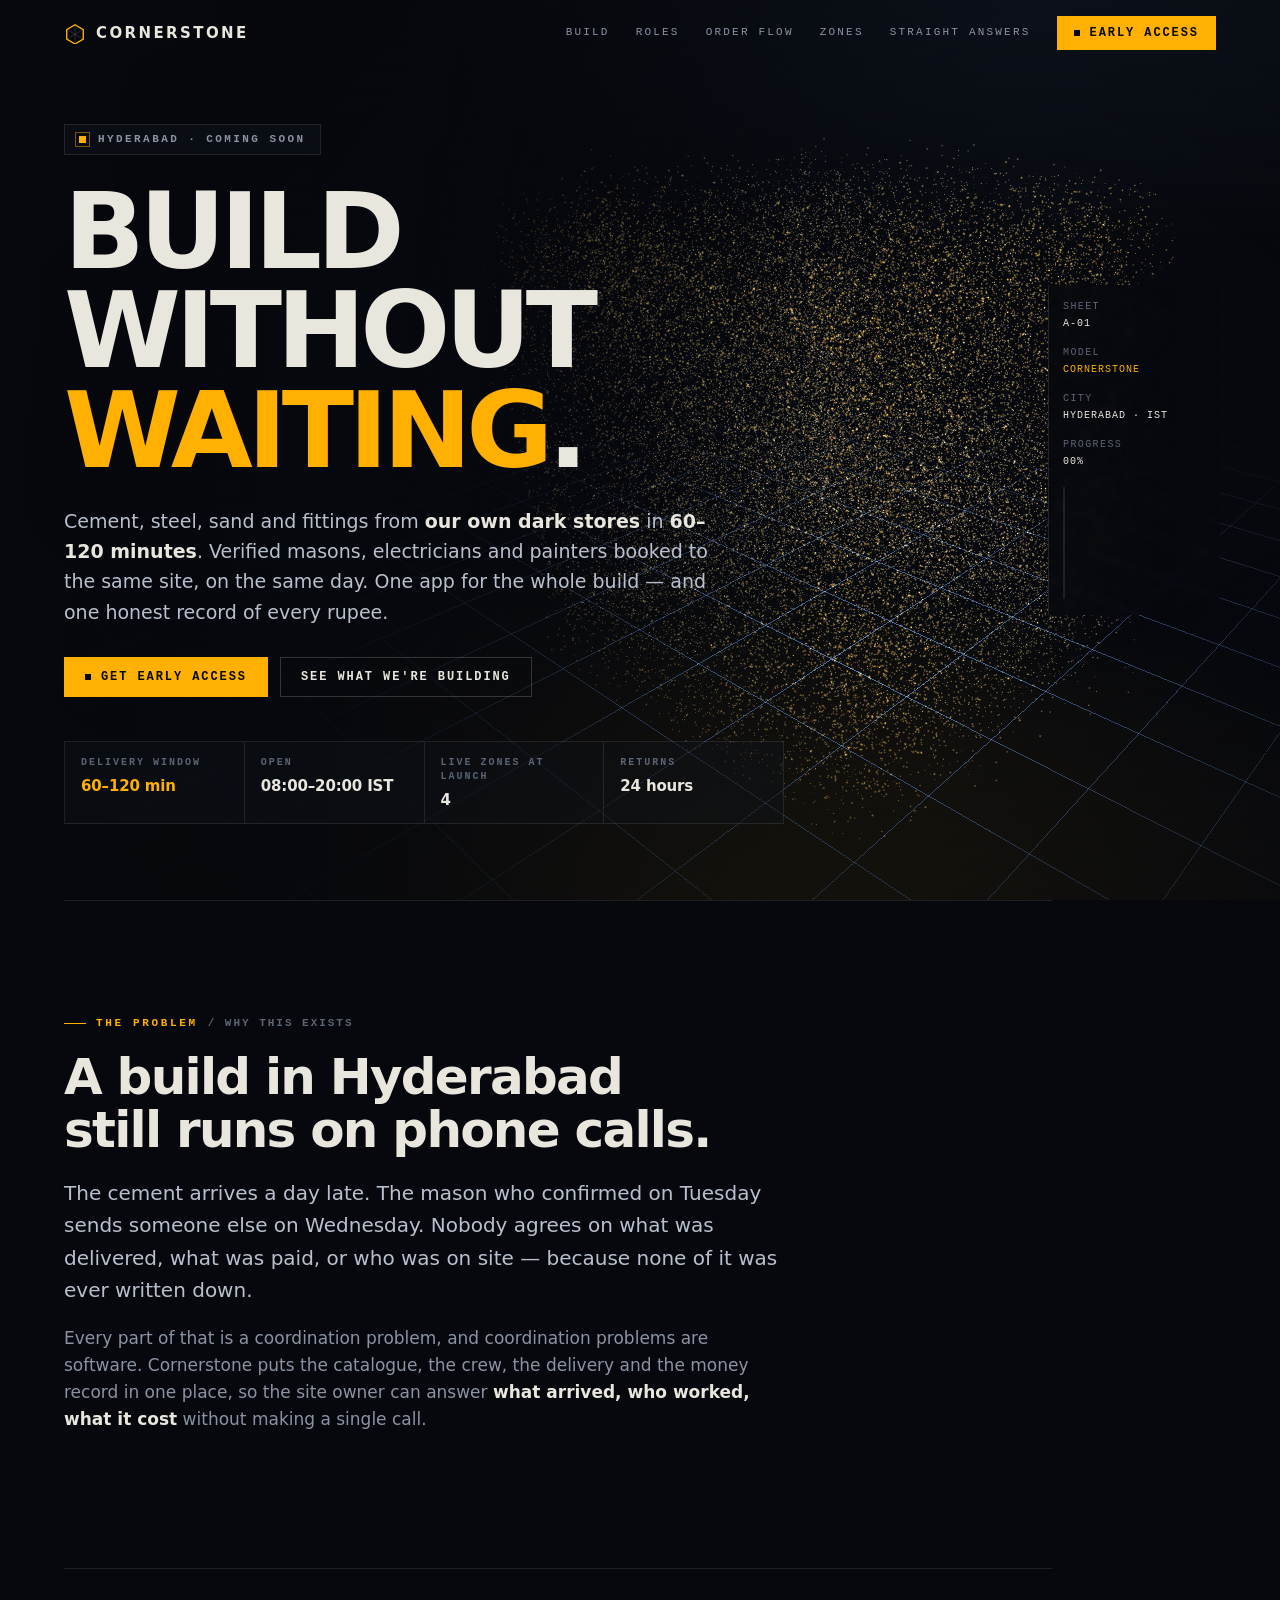
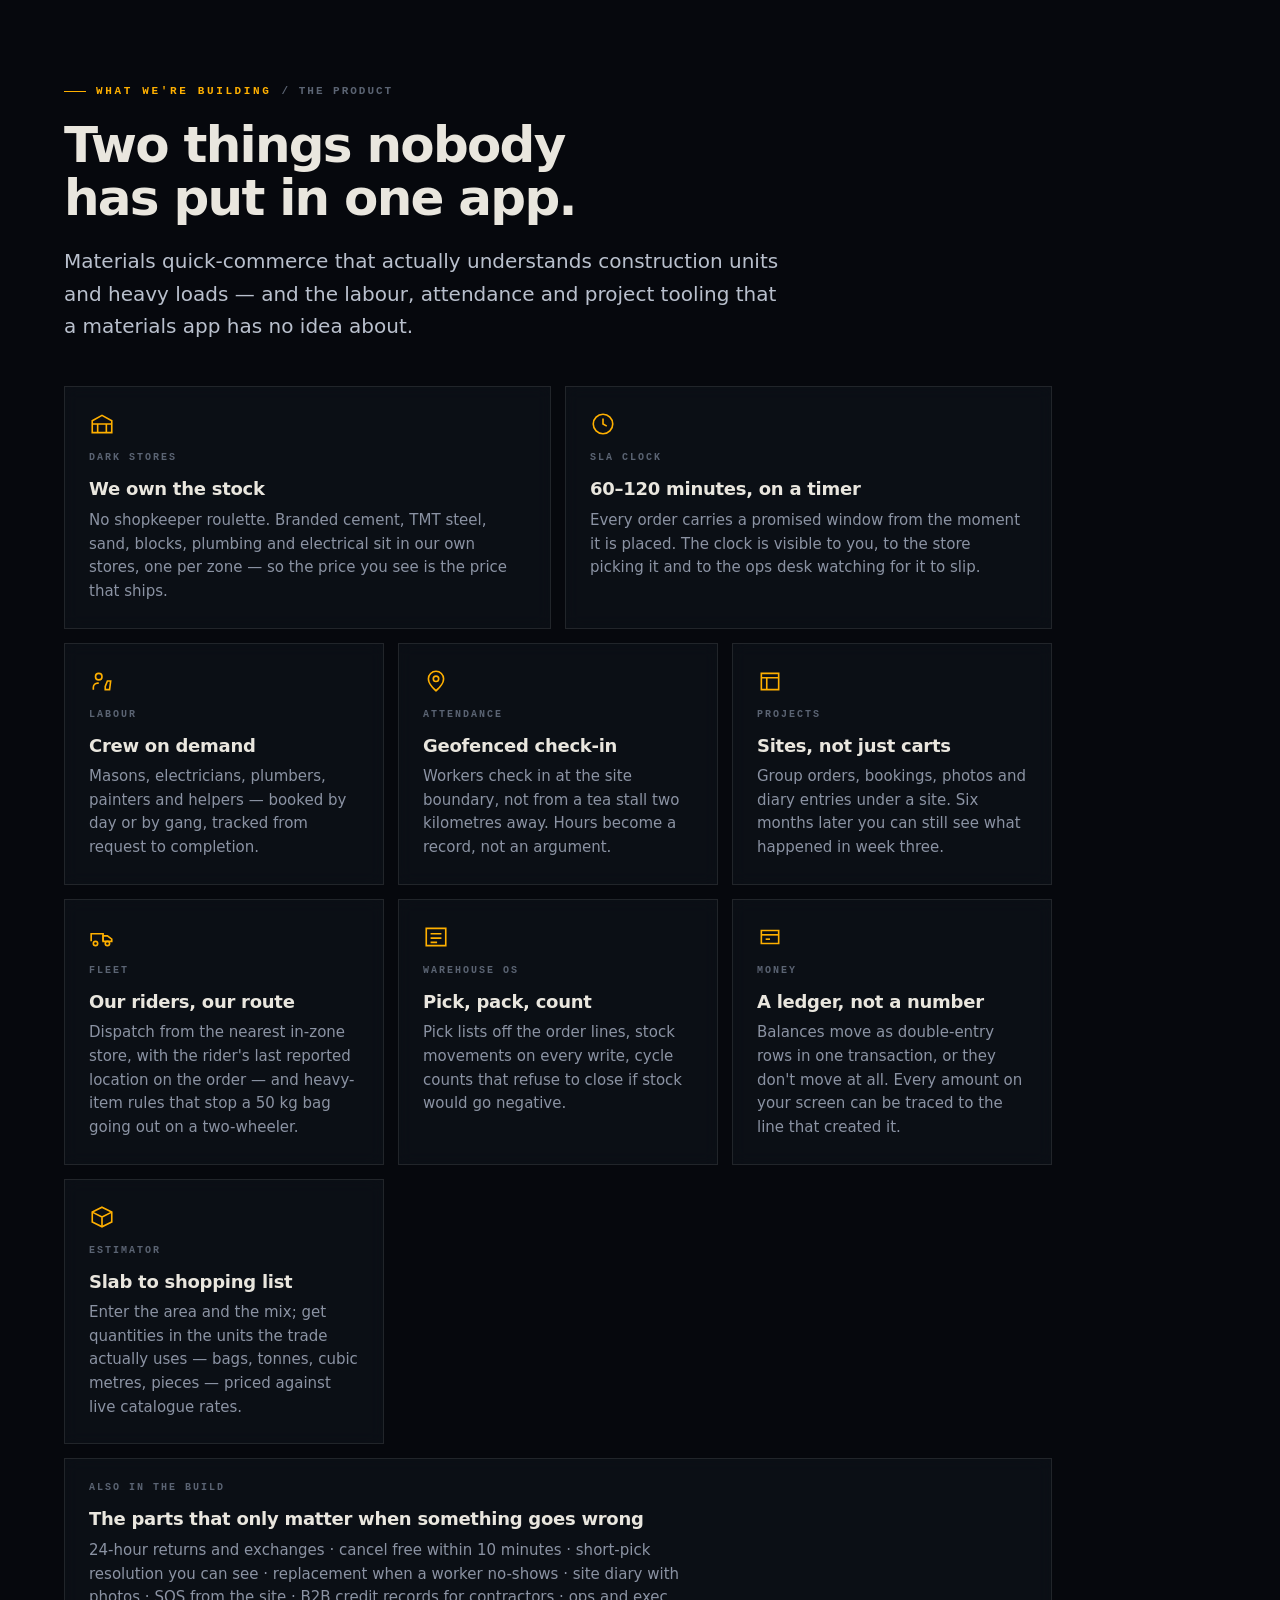
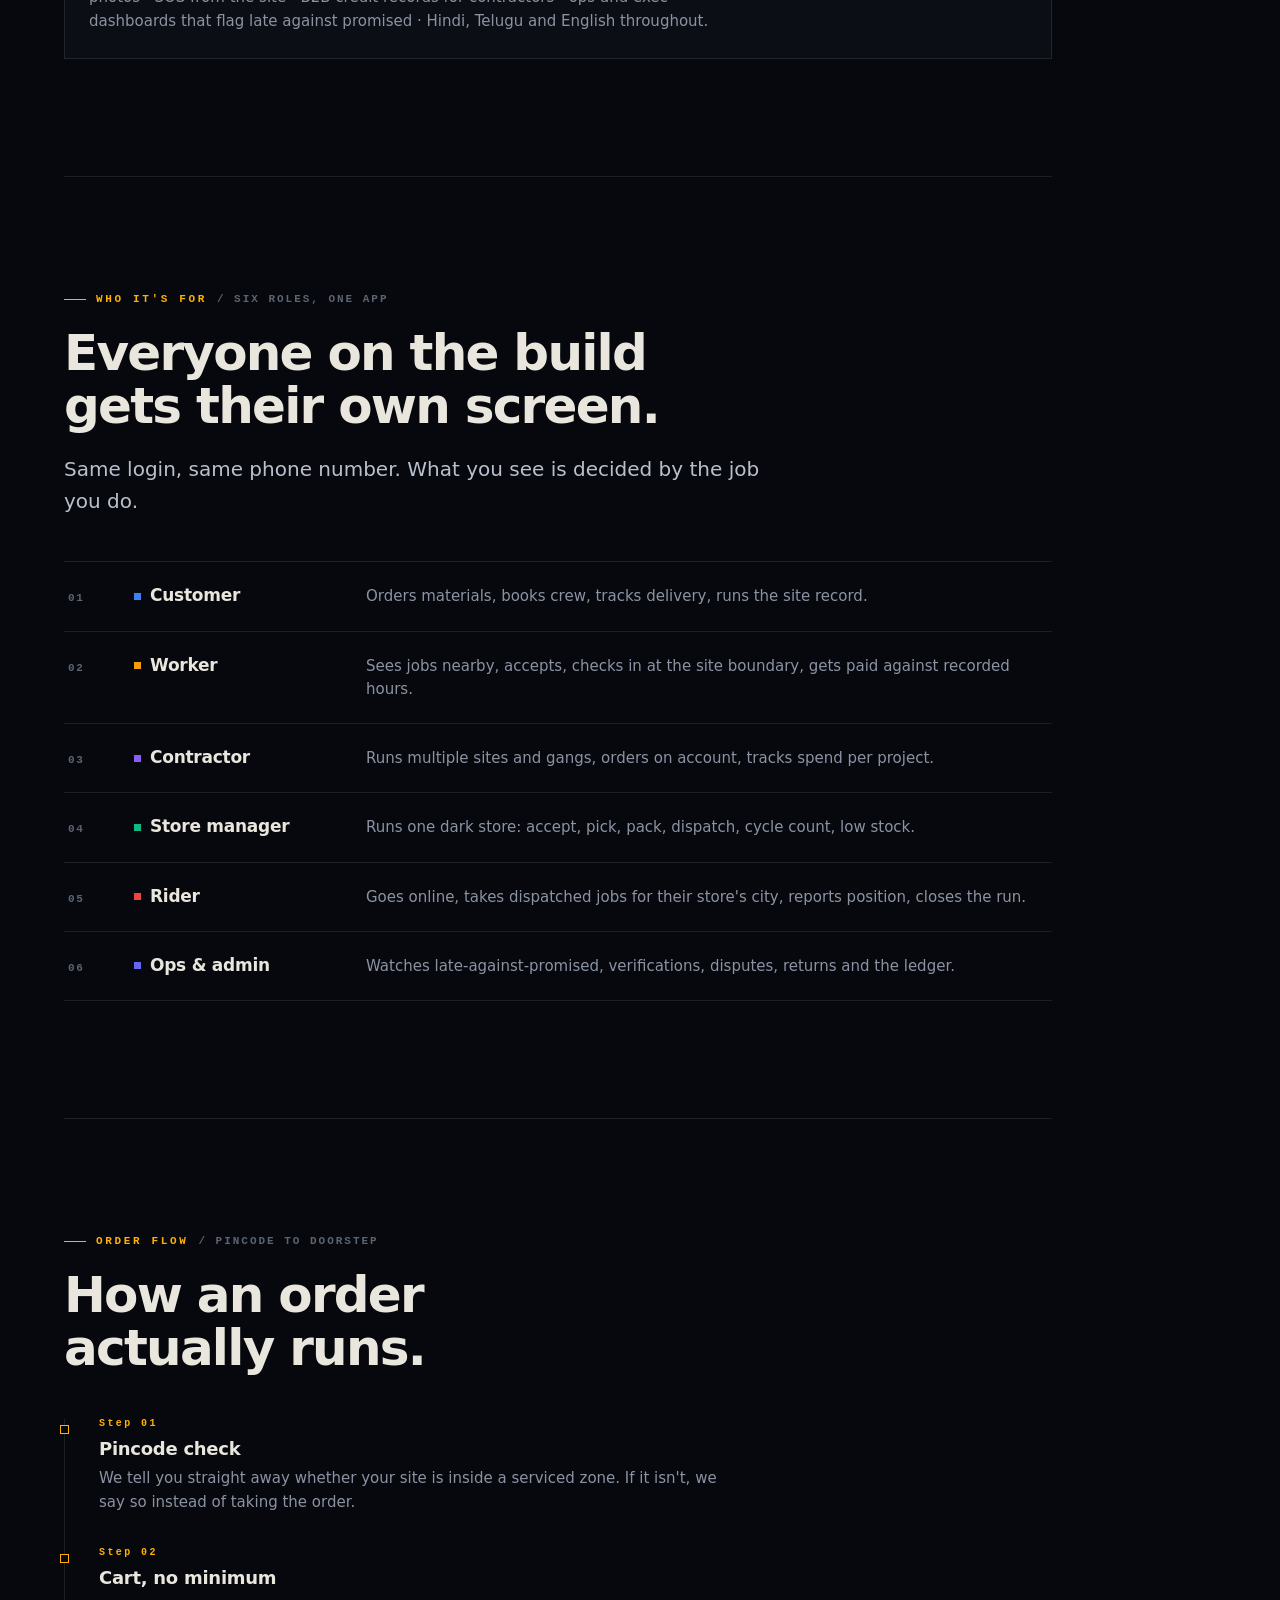
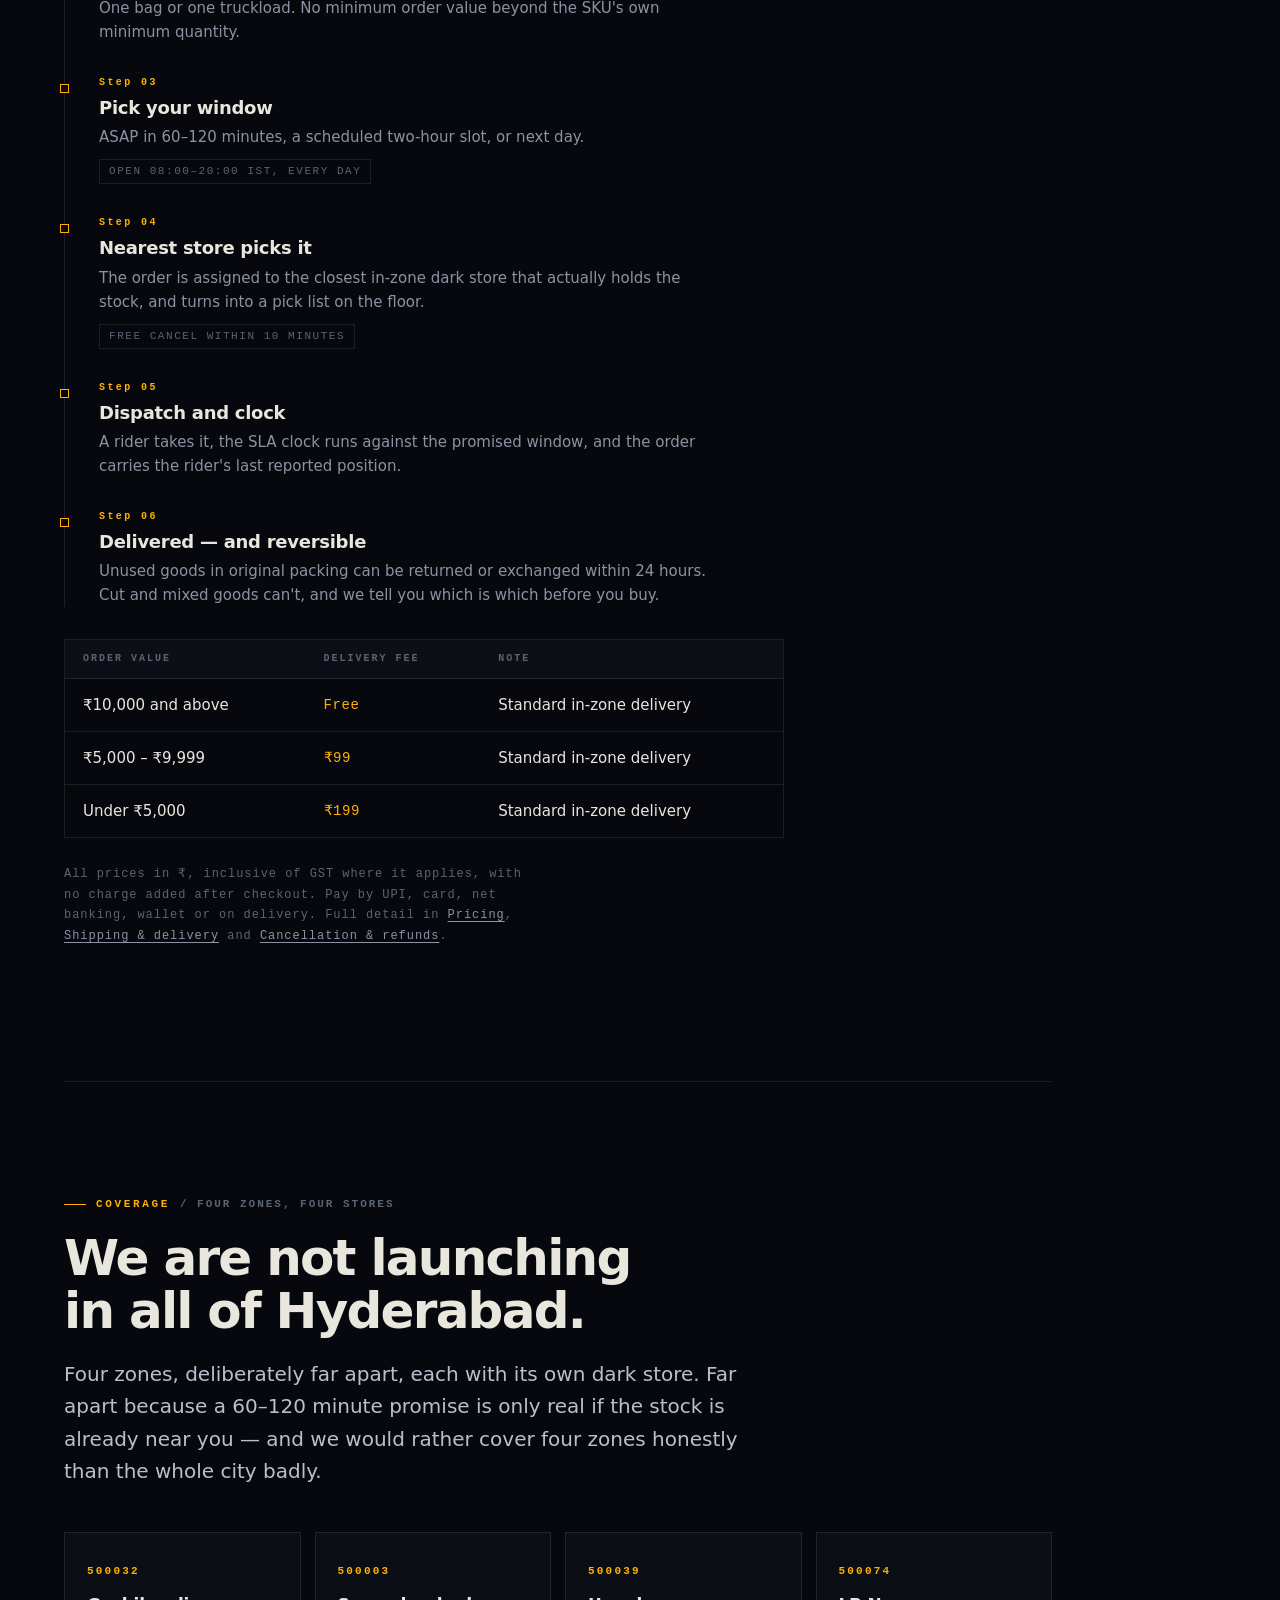
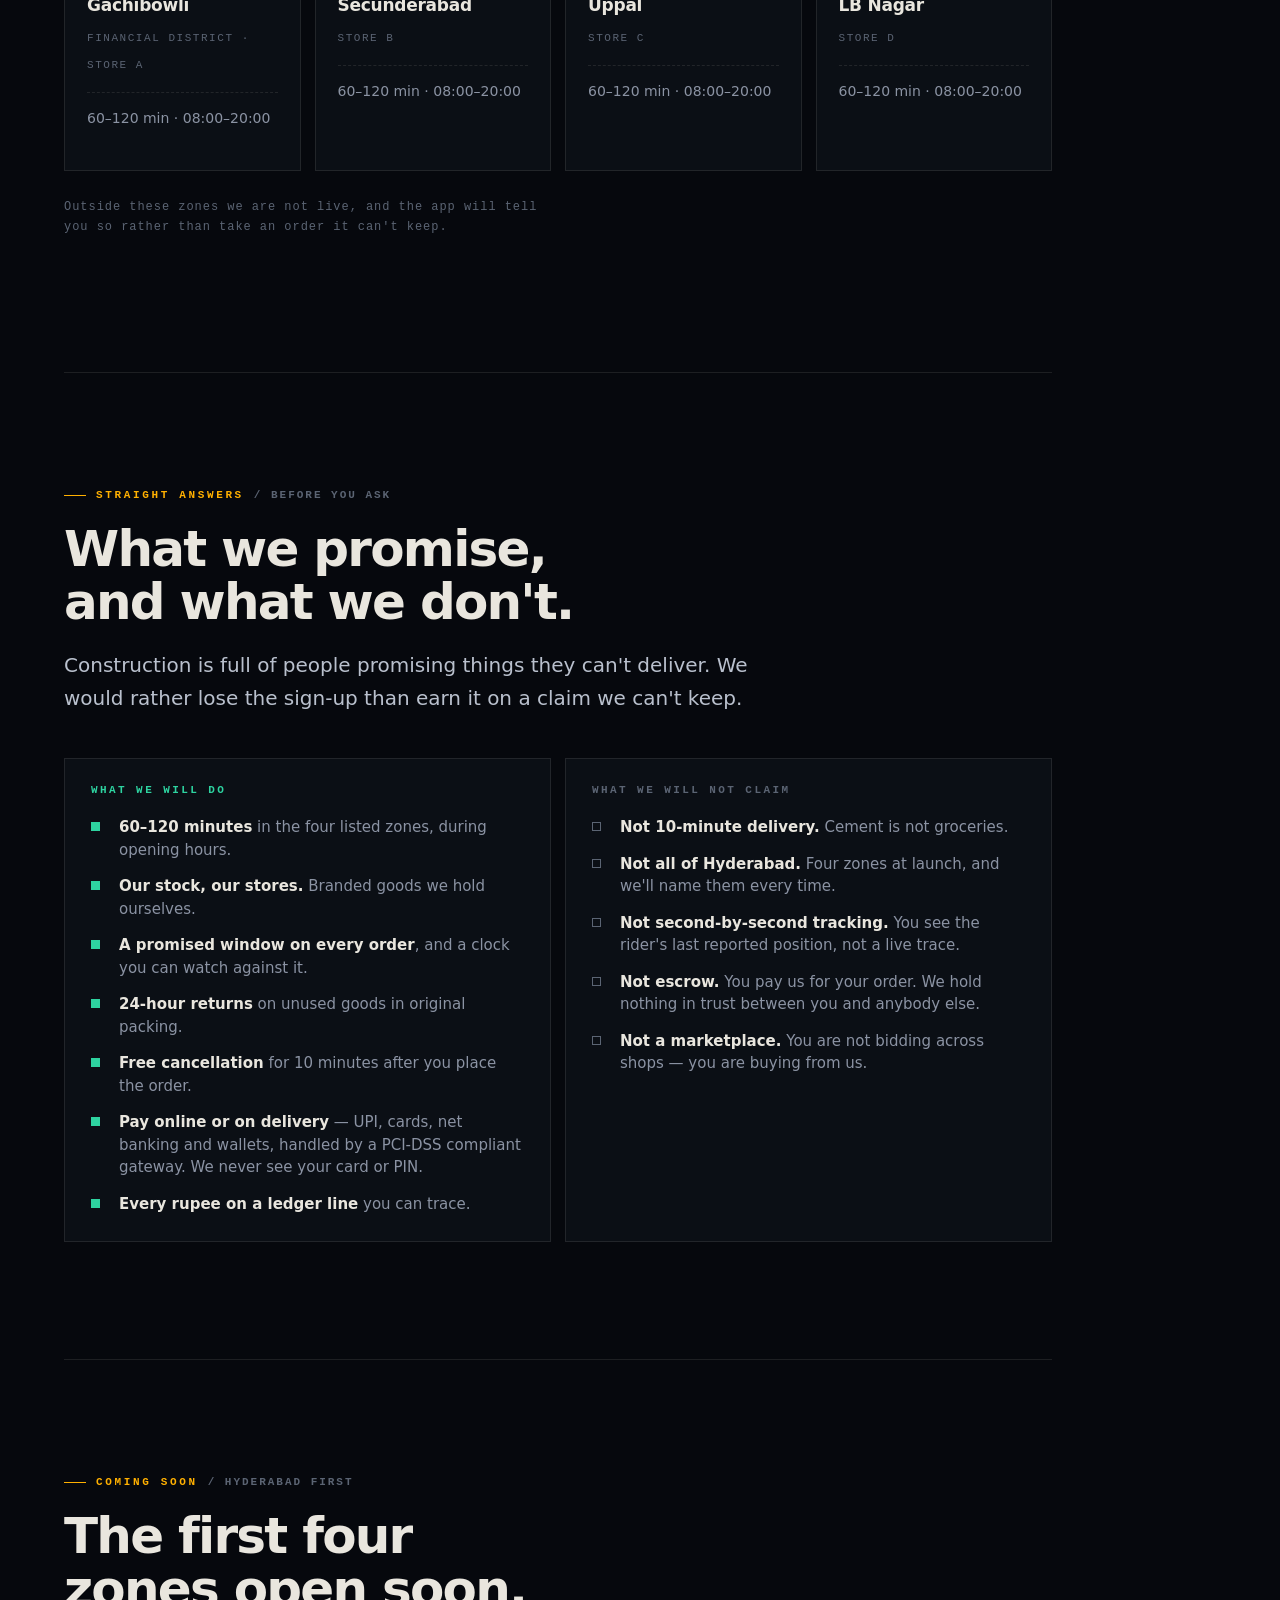
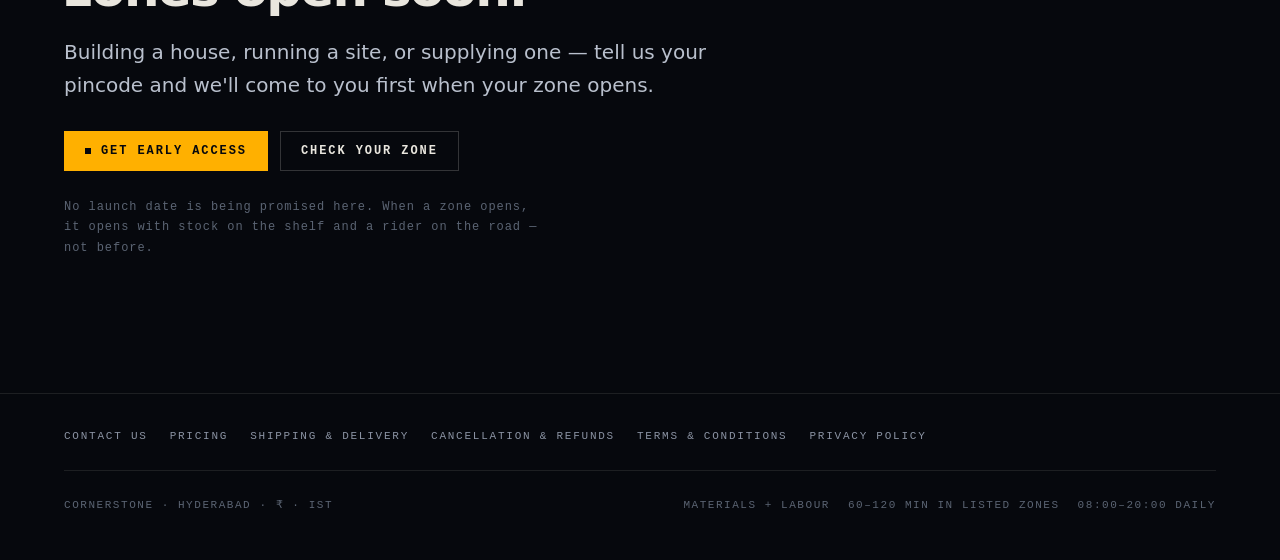
==== commit d5f532db: "feat: add the policy pages Razorpay requires for activation Contact us, Pricing, Shipping & delivery" ====
--- a/index.html
+++ b/index.html
@@ -382,14 +382,29 @@
 #cta{text-align:left;}
 #cta h2{max-width:16ch;}
 .note{
-  font:500 12px/1.6 var(--mono);letter-spacing:.08em;color:var(--dust-dim);
-  max-width:60ch;margin-top:26px;
-}
+  font:500 12px/1.7 var(--mono);letter-spacing:.08em;color:var(--dust-dim);
+  max-width:66ch;margin-top:26px;
+}
+.note a{color:var(--dust);text-decoration:underline;text-underline-offset:3px;}
+.note a:hover{color:var(--safety);}
 footer{
   position:relative;z-index:2;border-top:1px solid var(--hair);
-  padding:34px var(--pad);max-width:1320px;margin-inline:auto;
+  padding:34px var(--pad) 46px;max-width:1320px;margin-inline:auto;
+  font:500 11px/1.6 var(--mono);letter-spacing:.14em;text-transform:uppercase;color:var(--dust-dim);
+}
+footer .legal-nav{
+  display:flex;flex-wrap:wrap;gap:10px 22px;margin:0 0 26px;padding:0 0 24px;
+  list-style:none;border-bottom:1px solid var(--hair);
+}
+footer .legal-nav a{
+  font:500 11px/1 var(--mono);letter-spacing:.16em;text-transform:uppercase;
+  color:var(--dust);text-decoration:none;
+  border-bottom:1px solid transparent;padding-bottom:3px;
+  transition:color .2s ease,border-color .2s ease;
+}
+footer .legal-nav a:hover{color:var(--safety);border-bottom-color:var(--safety);}
+footer .base{
   display:flex;flex-wrap:wrap;gap:16px;justify-content:space-between;align-items:center;
-  font:500 11px/1.6 var(--mono);letter-spacing:.14em;text-transform:uppercase;color:var(--dust-dim);
 }
 footer .rule{display:flex;gap:18px;flex-wrap:wrap;}
 
@@ -659,7 +674,12 @@
           </tbody>
         </table>
       </div>
-      <p class="note">Fee structure planned for launch. Final rates confirm when the first zone opens.</p>
+      <p class="note">
+        All prices in ₹, inclusive of GST where it applies, with no charge added after checkout.
+        Pay by UPI, card, net banking, wallet or on delivery. Full detail in
+        <a href="pricing.html">Pricing</a>, <a href="shipping.html">Shipping&nbsp;&amp;&nbsp;delivery</a>
+        and <a href="refunds.html">Cancellation&nbsp;&amp;&nbsp;refunds</a>.
+      </p>
     </div>
   </section>
 
@@ -704,6 +724,7 @@
           <li><span class="mk"></span><span><b>A promised window on every order</b>, and a clock you can watch against it.</span></li>
           <li><span class="mk"></span><span><b>24-hour returns</b> on unused goods in original packing.</span></li>
           <li><span class="mk"></span><span><b>Free cancellation</b> for 10 minutes after you place the order.</span></li>
+          <li><span class="mk"></span><span><b>Pay online or on delivery</b> — UPI, cards, net banking and wallets, handled by a PCI-DSS compliant gateway. We never see your card or PIN.</span></li>
           <li><span class="mk"></span><span><b>Every rupee on a ledger line</b> you can trace.</span></li>
         </ul>
       </div>
@@ -713,7 +734,7 @@
           <li><span class="mk"></span><span><b>Not 10-minute delivery.</b> Cement is not groceries.</span></li>
           <li><span class="mk"></span><span><b>Not all of Hyderabad.</b> Four zones at launch, and we'll name them every time.</span></li>
           <li><span class="mk"></span><span><b>Not second-by-second tracking.</b> You see the rider's last reported position, not a live trace.</span></li>
-          <li><span class="mk"></span><span><b>Not escrow.</b> Payment is settled on delivery at launch; anything else would be a story.</span></li>
+          <li><span class="mk"></span><span><b>Not escrow.</b> You pay us for your order. We hold nothing in trust between you and anybody else.</span></li>
           <li><span class="mk"></span><span><b>Not a marketplace.</b> You are not bidding across shops — you are buying from us.</span></li>
         </ul>
       </div>
@@ -743,12 +764,22 @@
 </main>
 
 <footer>
-  <span>Cornerstone · Hyderabad · ₹ · IST</span>
-  <span class="rule">
-    <span>Materials + labour</span>
-    <span>60–120 min in listed zones</span>
-    <span>08:00–20:00 daily</span>
-  </span>
+  <ul class="legal-nav">
+    <li><a href="contact.html">Contact us</a></li>
+    <li><a href="pricing.html">Pricing</a></li>
+    <li><a href="shipping.html">Shipping &amp; delivery</a></li>
+    <li><a href="refunds.html">Cancellation &amp; refunds</a></li>
+    <li><a href="terms.html">Terms &amp; conditions</a></li>
+    <li><a href="privacy.html">Privacy policy</a></li>
+  </ul>
+  <div class="base">
+    <span>Cornerstone · Hyderabad · ₹ · IST</span>
+    <span class="rule">
+      <span>Materials + labour</span>
+      <span>60–120 min in listed zones</span>
+      <span>08:00–20:00 daily</span>
+    </span>
+  </div>
 </footer>
 </div>
 
